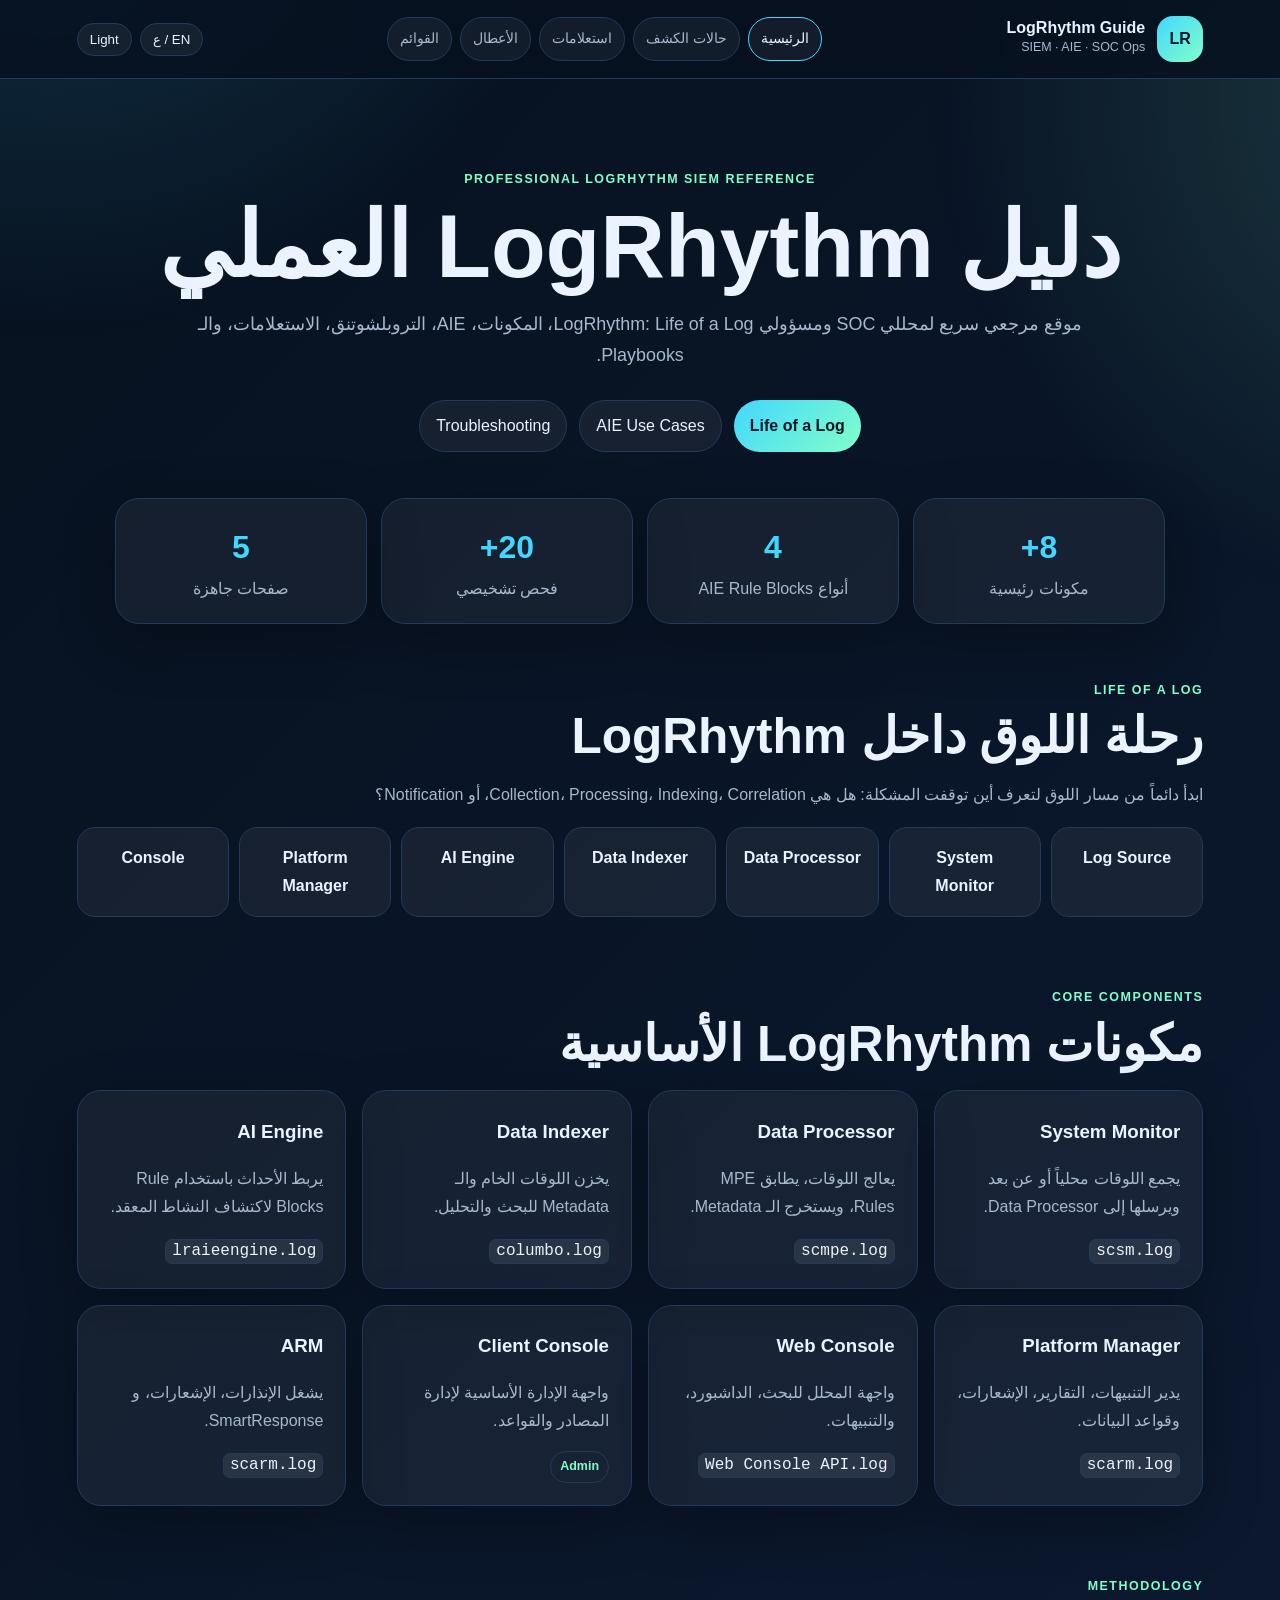
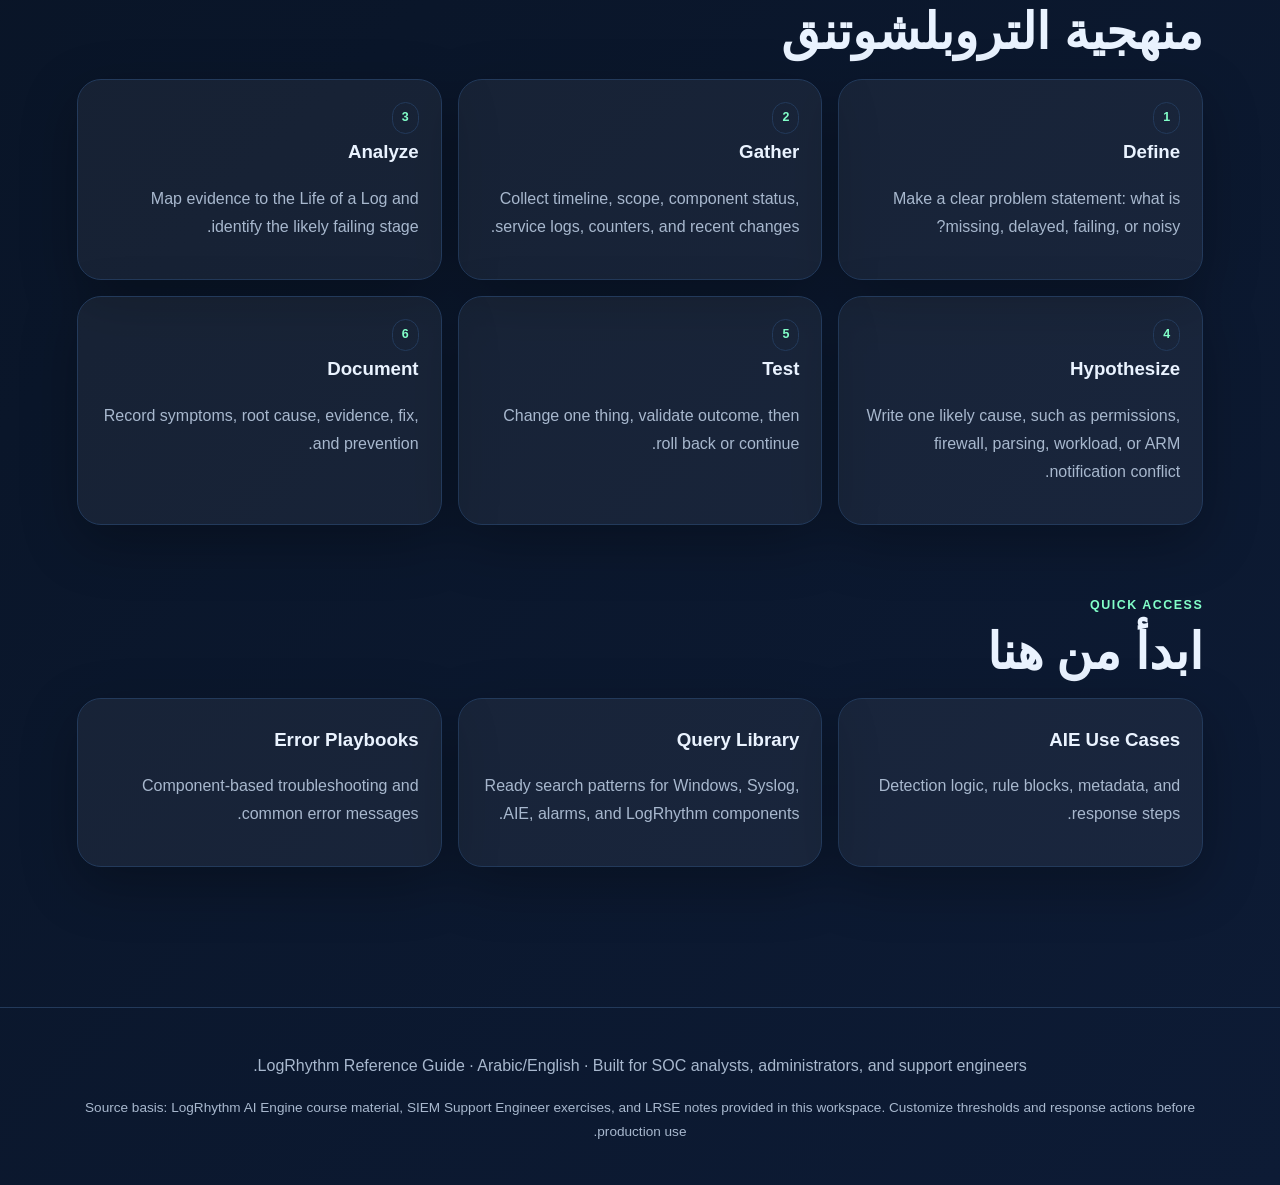
==== index.html @ 8db15de5 "Add files via upload" ====
<!doctype html>
<html lang="ar" dir="rtl">
<head>
<meta charset="utf-8" />
<meta name="viewport" content="width=device-width,initial-scale=1" />
<title>LogRhythm Reference Guide | دليل LogRhythm</title>
<meta name="description" content="Bilingual Arabic/English LogRhythm SIEM reference guide for SOC, AIE, troubleshooting, and support." />
<link rel="stylesheet" href="style.css" />
</head>
<body>

<header class="topbar">
  <a class="brand" href="index.html">
    <span class="brand-mark">LR</span>
    <span><strong>LogRhythm Guide</strong><small>SIEM · AIE · SOC Ops</small></span>
  </a>
  <nav class="nav"><a class="active" href="index.html"><span class="ar">الرئيسية</span><span class="en">Home</span></a><a class="" href="use-cases.html"><span class="ar">حالات الكشف</span><span class="en">Use Cases</span></a><a class="" href="queries.html"><span class="ar">استعلامات</span><span class="en">Queries</span></a><a class="" href="troubleshooting.html"><span class="ar">الأعطال</span><span class="en">Troubleshooting</span></a><a class="" href="checklists.html"><span class="ar">القوائم</span><span class="en">Checklists</span></a></nav>
  <div class="actions"><button id="langToggle" class="btn">EN / ع</button><button id="themeToggle" class="btn">Light</button></div>
</header>

<section class="hero">
  <p class="eyebrow">Professional LogRhythm SIEM Reference</p>
  <h1><span class="ar">دليل LogRhythm العملي</span><span class="en">Practical LogRhythm Guide</span></h1>
  <p class="subtitle"><span class="ar">موقع مرجعي سريع لمحللي SOC ومسؤولي LogRhythm: Life of a Log، المكونات، AIE، التروبلشوتنق، الاستعلامات، والـ Playbooks.</span><span class="en">A fast reference for SOC analysts and LogRhythm administrators: Life of a Log, components, AIE, troubleshooting, queries, and playbooks.</span></p>
  <div class="hero-buttons">
    <a href="#life" class="primary">Life of a Log</a>
    <a href="use-cases.html" class="secondary">AIE Use Cases</a>
    <a href="troubleshooting.html" class="secondary">Troubleshooting</a>
  </div>
  <div class="stats">
    <article class="stat"><strong>8+</strong><span class="ar">مكونات رئيسية</span><span class="en">Core Components</span></article>
    <article class="stat"><strong>4</strong><span class="ar">أنواع AIE Rule Blocks</span><span class="en">AIE Rule Block Types</span></article>
    <article class="stat"><strong>20+</strong><span class="ar">فحص تشخيصي</span><span class="en">Health Checks</span></article>
    <article class="stat"><strong>5</strong><span class="ar">صفحات جاهزة</span><span class="en">Ready Pages</span></article>
  </div>
</section>
<main>
<section id="life" class="section">
  <div class="section-head">
    <p class="kicker">Life of a Log</p>
    <h2><span class="ar">رحلة اللوق داخل LogRhythm</span><span class="en">LogRhythm Data Flow</span></h2>
    <p><span class="ar">ابدأ دائماً من مسار اللوق لتعرف أين توقفت المشكلة: هل هي Collection، Processing، Indexing، Correlation، أو Notification؟</span><span class="en">Always start with the log path to determine where the issue stops: collection, processing, indexing, correlation, or notification.</span></p>
  </div>
  <div class="flow">
    <div>Log Source</div><div>System Monitor</div><div>Data Processor</div><div>Data Indexer</div><div>AI Engine</div><div>Platform Manager</div><div>Console</div>
  </div>
</section>

<section class="section">
  <div class="section-head">
    <p class="kicker">Core Components</p>
    <h2><span class="ar">مكونات LogRhythm الأساسية</span><span class="en">Core LogRhythm Components</span></h2>
  </div>
  <div class="grid cards-4">
    <article class="card"><h3>System Monitor</h3><p><span class="ar">يجمع اللوقات محلياً أو عن بعد ويرسلها إلى Data Processor.</span><span class="en">Collects local or remote logs and forwards them to the Data Processor.</span></p><code>scsm.log</code></article>
    <article class="card"><h3>Data Processor</h3><p><span class="ar">يعالج اللوقات، يطابق MPE Rules، ويستخرج الـ Metadata.</span><span class="en">Processes logs, matches MPE rules, and extracts metadata.</span></p><code>scmpe.log</code></article>
    <article class="card"><h3>Data Indexer</h3><p><span class="ar">يخزن اللوقات الخام والـ Metadata للبحث والتحليل.</span><span class="en">Stores raw logs and metadata for search and analytics.</span></p><code>columbo.log</code></article>
    <article class="card"><h3>AI Engine</h3><p><span class="ar">يربط الأحداث باستخدام Rule Blocks لاكتشاف النشاط المعقد.</span><span class="en">Correlates events with rule blocks to detect complex activity.</span></p><code>lraieengine.log</code></article>
    <article class="card"><h3>Platform Manager</h3><p><span class="ar">يدير التنبيهات، التقارير، الإشعارات، وقواعد البيانات.</span><span class="en">Manages alarms, reports, notifications, and databases.</span></p><code>scarm.log</code></article>
    <article class="card"><h3>Web Console</h3><p><span class="ar">واجهة المحلل للبحث، الداشبورد، والتنبيهات.</span><span class="en">Analyst interface for search, dashboards, and alarms.</span></p><code>Web Console API.log</code></article>
    <article class="card"><h3>Client Console</h3><p><span class="ar">واجهة الإدارة الأساسية لإدارة المصادر والقواعد.</span><span class="en">Primary administration interface for sources and rules.</span></p><span class="badge">Admin</span></article>
    <article class="card"><h3>ARM</h3><p><span class="ar">يشغل الإنذارات، الإشعارات، و SmartResponse.</span><span class="en">Triggers alarms, notifications, and SmartResponse actions.</span></p><code>scarm.log</code></article>
  </div>
</section>

<section class="section">
  <div class="section-head">
    <p class="kicker">Methodology</p>
    <h2><span class="ar">منهجية التروبلشوتنق</span><span class="en">Troubleshooting Methodology</span></h2>
  </div>
  <div class="grid cards-3">
    <article class="card"><span class="badge">1</span><h3>Define</h3><p>Make a clear problem statement: what is missing, delayed, failing, or noisy?</p></article>
    <article class="card"><span class="badge">2</span><h3>Gather</h3><p>Collect timeline, scope, component status, service logs, counters, and recent changes.</p></article>
    <article class="card"><span class="badge">3</span><h3>Analyze</h3><p>Map evidence to the Life of a Log and identify the likely failing stage.</p></article>
    <article class="card"><span class="badge">4</span><h3>Hypothesize</h3><p>Write one likely cause, such as permissions, firewall, parsing, workload, or ARM notification conflict.</p></article>
    <article class="card"><span class="badge">5</span><h3>Test</h3><p>Change one thing, validate outcome, then roll back or continue.</p></article>
    <article class="card"><span class="badge">6</span><h3>Document</h3><p>Record symptoms, root cause, evidence, fix, and prevention.</p></article>
  </div>
</section>

<section class="section">
  <div class="section-head">
    <p class="kicker">Quick Access</p>
    <h2><span class="ar">ابدأ من هنا</span><span class="en">Start Here</span></h2>
  </div>
  <div class="grid cards-3">
    <a class="card" href="use-cases.html"><h3>AIE Use Cases</h3><p>Detection logic, rule blocks, metadata, and response steps.</p></a>
    <a class="card" href="queries.html"><h3>Query Library</h3><p>Ready search patterns for Windows, Syslog, AIE, alarms, and LogRhythm components.</p></a>
    <a class="card" href="troubleshooting.html"><h3>Error Playbooks</h3><p>Component-based troubleshooting and common error messages.</p></a>
  </div>
</section>
</main>


<footer>
  <p>LogRhythm Reference Guide · Arabic/English · Built for SOC analysts, administrators, and support engineers.</p>
  <p class="tiny">Source basis: LogRhythm AI Engine course material, SIEM Support Engineer exercises, and LRSE notes provided in this workspace. Customize thresholds and response actions before production use.</p>
</footer>
<script src="script.js"></script>

</body>
</html>
---- style.css ----
:root{
  --bg:#07111f; --bg2:#0d1b35; --card:#101f38; --card2:#0c1930; --text:#eaf3ff; --muted:#a8b8ce;
  --line:#233a5b; --accent:#42d7ff; --accent2:#82ffc9; --warn:#ffcc66; --danger:#ff7d7d;
  --ok:#82ffc9; --shadow:0 18px 55px rgba(0,0,0,.28); --radius:24px;
}
:root.light{
  --bg:#f5f8fc; --bg2:#eaf1fa; --card:#fff; --card2:#f7fbff; --text:#182238; --muted:#5c6d84;
  --line:#d8e3f2; --accent:#0866ff; --accent2:#008c6a; --warn:#9b6500; --danger:#bc2f2f;
  --ok:#008c6a; --shadow:0 18px 50px rgba(24,47,79,.12);
}
*{box-sizing:border-box}
html{scroll-behavior:smooth}
body{margin:0;background:linear-gradient(135deg,var(--bg),var(--bg2));color:var(--text);font-family:Inter,Segoe UI,Tahoma,Arial,sans-serif;line-height:1.75}
body:before{content:"";position:fixed;inset:-30%;z-index:-1;background:radial-gradient(circle at 20% 0%,rgba(66,215,255,.22),transparent 28%),radial-gradient(circle at 90% 25%,rgba(130,255,201,.16),transparent 25%)}
a{color:inherit;text-decoration:none}
code,kbd{direction:ltr;unicode-bidi:embed;background:rgba(255,255,255,.08);border:1px solid var(--line);padding:.15rem .38rem;border-radius:.45rem;font-family:Consolas,Monaco,monospace}
pre{direction:ltr;text-align:left;overflow:auto;background:rgba(0,0,0,.22);border:1px solid var(--line);border-radius:18px;padding:16px}
.light pre{background:#f3f7fc}
.topbar{position:sticky;top:0;z-index:50;display:flex;justify-content:space-between;align-items:center;gap:20px;padding:16px 6vw;background:rgba(7,17,31,.82);backdrop-filter:blur(14px);border-bottom:1px solid var(--line)}
.light .topbar{background:rgba(245,248,252,.82)}
.brand{display:flex;gap:12px;align-items:center}
.brand-mark{display:grid;place-items:center;width:46px;height:46px;border-radius:16px;background:linear-gradient(135deg,var(--accent),var(--accent2));color:#001727;font-weight:900}
.brand strong{display:block;line-height:1.1}.brand small{display:block;color:var(--muted);font-size:.78rem}
.nav{display:flex;gap:8px;align-items:center;overflow:auto;max-width:56vw}
.nav a{white-space:nowrap;border:1px solid var(--line);background:rgba(255,255,255,.05);border-radius:999px;padding:8px 12px;font-size:.9rem;color:var(--muted)}
.nav a.active,.nav a:hover{color:var(--text);border-color:var(--accent)}
.actions{display:flex;gap:8px}
.btn{border:1px solid var(--line);background:rgba(255,255,255,.06);color:var(--text);border-radius:999px;padding:8px 12px;cursor:pointer}
.hero{padding:90px 6vw 56px;text-align:center}
.eyebrow,.kicker{color:var(--accent2);font-weight:850;text-transform:uppercase;letter-spacing:.12em;font-size:.78rem;margin:0 0 8px}
h1{font-size:clamp(2.5rem,7vw,6rem);line-height:1.05;margin:0 0 16px}
h2{font-size:clamp(1.7rem,4vw,3.1rem);line-height:1.12;margin:0 0 10px}
h3{margin:.15rem 0 .55rem}
.subtitle{max-width:900px;margin:0 auto 28px;color:var(--muted);font-size:1.12rem}
.hero-buttons,.inline-actions{display:flex;justify-content:center;flex-wrap:wrap;gap:12px}
.primary,.secondary{display:inline-flex;align-items:center;gap:8px;border:1px solid var(--line);border-radius:999px;padding:11px 16px}
.primary{background:linear-gradient(135deg,var(--accent),var(--accent2));color:#001727;font-weight:850;border:0}
.secondary{background:rgba(255,255,255,.06)}
.stats{display:grid;grid-template-columns:repeat(4,1fr);gap:14px;max-width:1050px;margin:46px auto 0}
.stat,.card,.table-wrap,.callout{border:1px solid var(--line);background:rgba(255,255,255,.055);border-radius:var(--radius);box-shadow:var(--shadow)}
.light .stat,.light .card,.light .table-wrap,.light .callout{background:rgba(255,255,255,.84)}
.stat{padding:20px;text-align:center}.stat strong{display:block;color:var(--accent);font-size:2rem}.stat span{color:var(--muted)}
main{padding:0 6vw 70px}.section{max-width:1180px;margin:0 auto 70px;scroll-margin-top:96px}.section-head{margin-bottom:18px}.section-head p:last-child{color:var(--muted);max-width:930px}
.grid{display:grid;gap:16px}.cards-2{grid-template-columns:repeat(2,minmax(0,1fr))}.cards-3{grid-template-columns:repeat(3,minmax(0,1fr))}.cards-4{grid-template-columns:repeat(4,minmax(0,1fr))}
.card{padding:22px}.card p,.card li{color:var(--muted)}.card ul,.card ol{padding-inline-start:1.2rem;margin-bottom:0}.card .tagline{color:var(--accent2);font-weight:800}
.callout{padding:20px;border-inline-start:5px solid var(--accent)}
.callout.warn{border-inline-start-color:var(--warn)}.callout.danger{border-inline-start-color:var(--danger)}
.flow{display:grid;grid-template-columns:repeat(7,1fr);gap:10px;align-items:stretch}
.flow div{padding:16px;border:1px solid var(--line);background:rgba(255,255,255,.06);border-radius:18px;text-align:center;font-weight:750}
.filterbar,.searchbar{display:flex;gap:10px;flex-wrap:wrap;margin:0 0 18px}
.chip{border:1px solid var(--line);background:rgba(255,255,255,.06);color:var(--text);border-radius:999px;padding:8px 12px;cursor:pointer}
.chip.active{border-color:var(--accent);box-shadow:0 0 0 3px rgba(66,215,255,.12)}
.searchbar input{width:min(540px,100%);border:1px solid var(--line);border-radius:999px;background:rgba(255,255,255,.08);color:var(--text);padding:12px 16px}
table{width:100%;border-collapse:collapse}.table-wrap{overflow:auto}th,td{padding:14px 16px;border-bottom:1px solid var(--line);vertical-align:top}th{color:var(--accent2);text-align:inherit}td{color:var(--muted)}
.acc{width:100%;text-align:inherit;border:1px solid var(--line);background:rgba(255,255,255,.06);color:var(--text);padding:16px 18px;border-radius:16px;margin:8px 0;cursor:pointer;font-weight:850}
.panel{display:none;padding:4px 18px 18px;color:var(--muted)}.panel.open{display:block}
.en{display:none}html[lang="en"] .ar{display:none}html[lang="en"] .en{display:inline}html[lang="en"] blockquote.en{display:block}
html[lang="ar"] .ar{display:inline}html[lang="ar"] blockquote.ar{display:block}
.badge{display:inline-flex;align-items:center;border:1px solid var(--line);border-radius:999px;padding:4px 9px;color:var(--accent2);font-weight:800;font-size:.78rem;margin-inline-end:6px}
footer{border-top:1px solid var(--line);padding:28px 6vw;color:var(--muted);text-align:center}.tiny{font-size:.85rem}
@media(max-width:900px){.topbar{align-items:flex-start;flex-wrap:wrap}.nav{order:3;max-width:100%;width:100%}.stats,.cards-4{grid-template-columns:repeat(2,1fr)}.cards-3,.cards-2,.flow{grid-template-columns:1fr}.hero{text-align:start}.hero-buttons{justify-content:flex-start}}
@media(max-width:560px){.stats,.cards-4{grid-template-columns:1fr}.actions{width:100%;justify-content:flex-start}h1{font-size:2.45rem}}
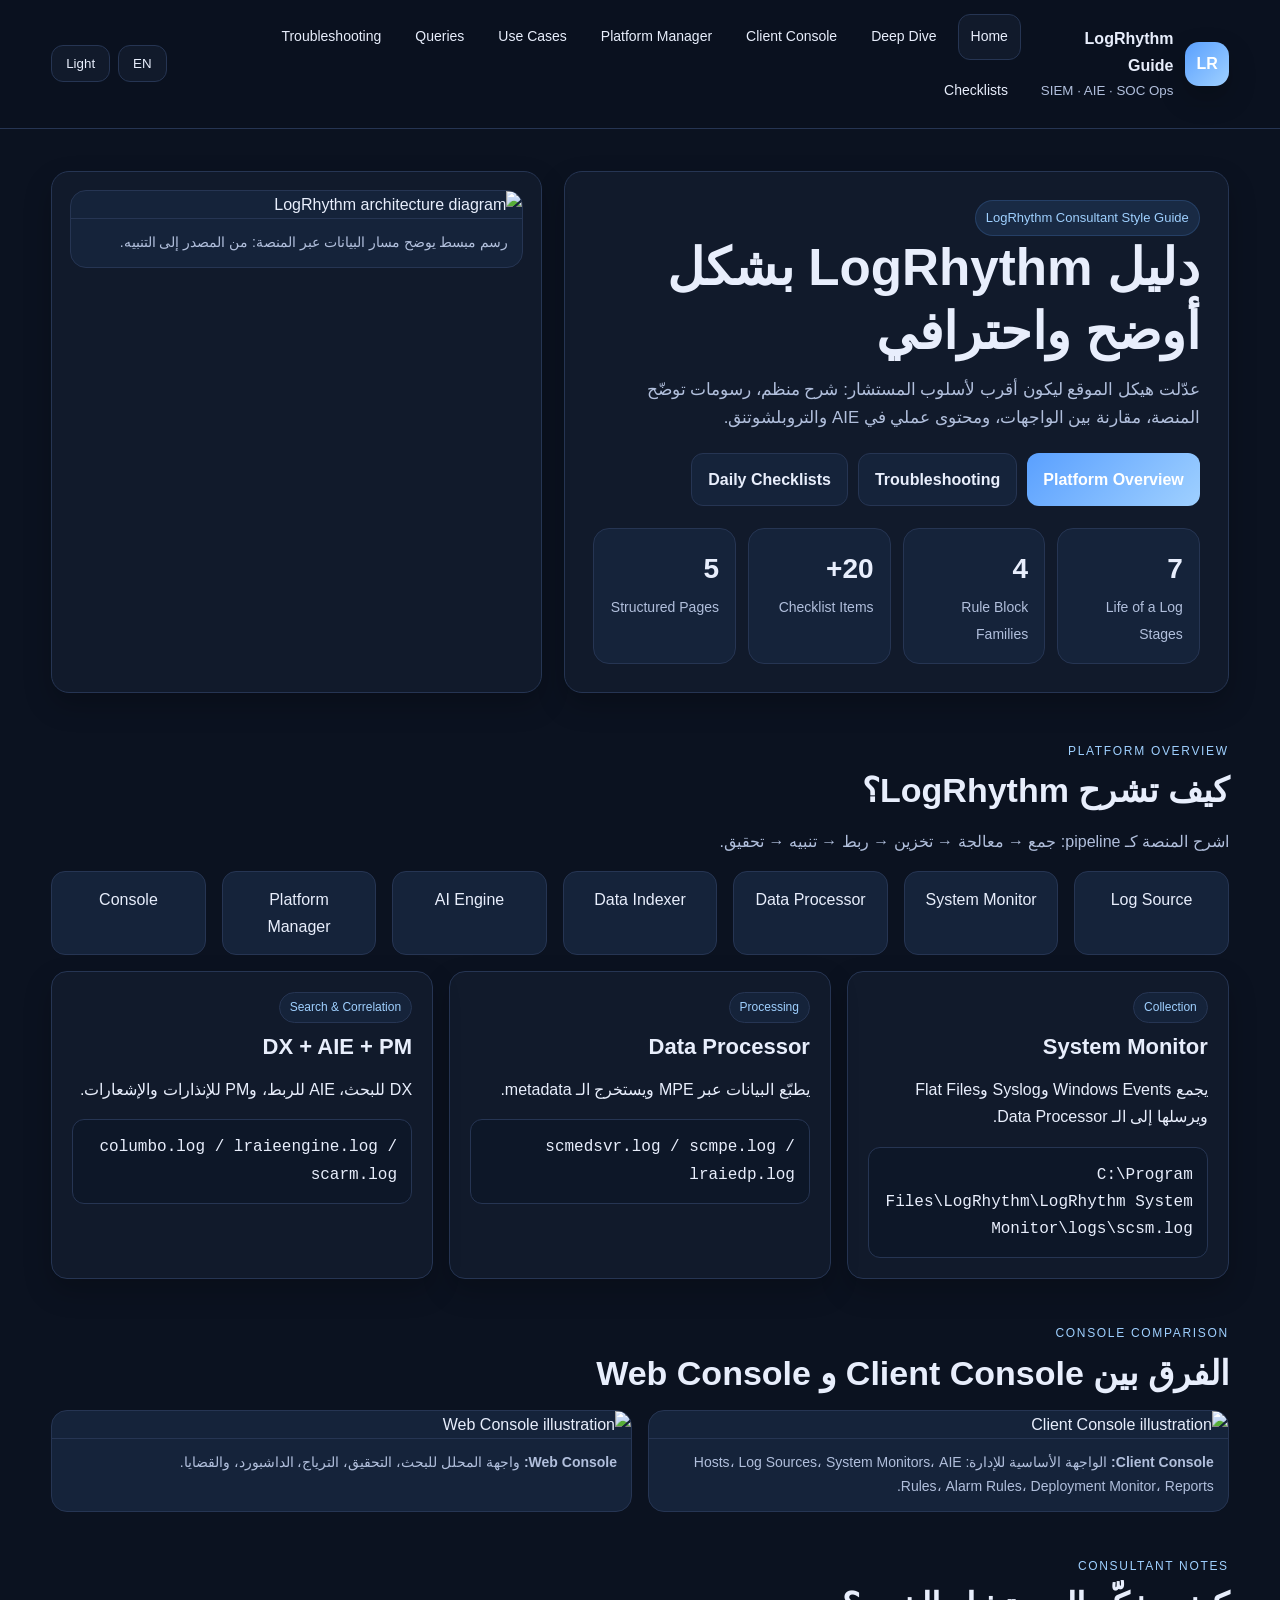
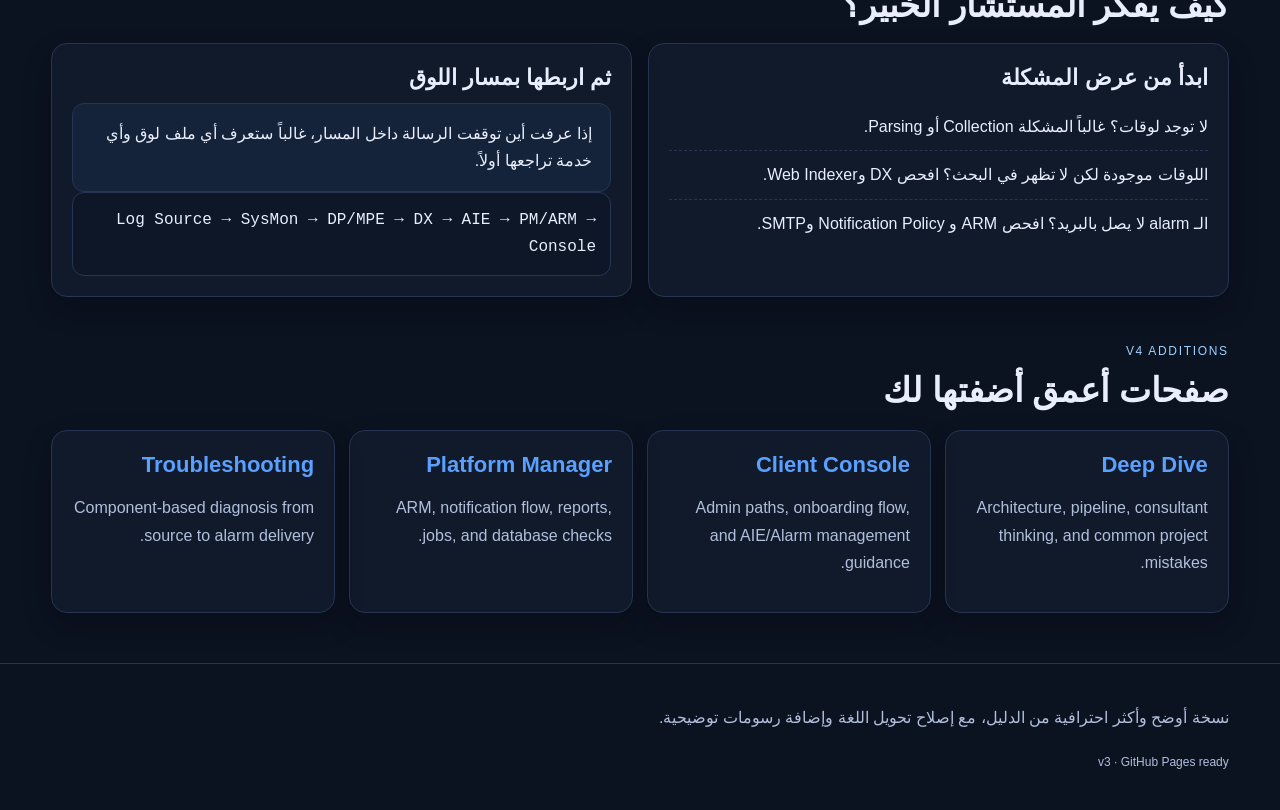
==== commit 278ed048: "Add files via upload" ====
--- a/index.html
+++ b/index.html
@@ -1,102 +1,34 @@
-<!doctype html>
-<html lang="ar" dir="rtl">
-<head>
-<meta charset="utf-8" />
-<meta name="viewport" content="width=device-width,initial-scale=1" />
-<title>LogRhythm Reference Guide | دليل LogRhythm</title>
-<meta name="description" content="Bilingual Arabic/English LogRhythm SIEM reference guide for SOC, AIE, troubleshooting, and support." />
-<link rel="stylesheet" href="style.css" />
-</head>
-<body>
+<!doctype html><html lang="ar" dir="rtl" data-lang="ar" data-theme="dark"><head><meta charset="utf-8"/><meta name="viewport" content="width=device-width,initial-scale=1"/><title>LogRhythm Reference Guide</title><meta name="description" content="Bilingual LogRhythm SIEM guide"/><link rel="stylesheet" href="style.css"/></head><body>
 
 <header class="topbar">
-  <a class="brand" href="index.html">
-    <span class="brand-mark">LR</span>
-    <span><strong>LogRhythm Guide</strong><small>SIEM · AIE · SOC Ops</small></span>
-  </a>
-  <nav class="nav"><a class="active" href="index.html"><span class="ar">الرئيسية</span><span class="en">Home</span></a><a class="" href="use-cases.html"><span class="ar">حالات الكشف</span><span class="en">Use Cases</span></a><a class="" href="queries.html"><span class="ar">استعلامات</span><span class="en">Queries</span></a><a class="" href="troubleshooting.html"><span class="ar">الأعطال</span><span class="en">Troubleshooting</span></a><a class="" href="checklists.html"><span class="ar">القوائم</span><span class="en">Checklists</span></a></nav>
-  <div class="actions"><button id="langToggle" class="btn">EN / ع</button><button id="themeToggle" class="btn">Light</button></div>
+  <div class="container wrap">
+    <a class="brand" href="index.html"><span class="brand-mark">LR</span><span><strong>LogRhythm Guide</strong><small>SIEM · AIE · SOC Ops</small></span></a>
+    <nav class="nav">
+      <a class="active" href="index.html">Home</a>
+      <a  href="deep-dive.html">Deep Dive</a>
+      <a  href="client-console.html">Client Console</a>
+      <a  href="platform-manager.html">Platform Manager</a>
+      <a  href="use-cases.html">Use Cases</a>
+      <a  href="queries.html">Queries</a>
+      <a  href="troubleshooting.html">Troubleshooting</a>
+      <a  href="checklists.html">Checklists</a>
+    </nav>
+    <div class="actions"><button id="langToggle" class="btn">EN</button><button id="themeToggle" class="btn">Light</button></div>
+  </div>
 </header>
 
-<section class="hero">
-  <p class="eyebrow">Professional LogRhythm SIEM Reference</p>
-  <h1><span class="ar">دليل LogRhythm العملي</span><span class="en">Practical LogRhythm Guide</span></h1>
-  <p class="subtitle"><span class="ar">موقع مرجعي سريع لمحللي SOC ومسؤولي LogRhythm: Life of a Log، المكونات، AIE، التروبلشوتنق، الاستعلامات، والـ Playbooks.</span><span class="en">A fast reference for SOC analysts and LogRhythm administrators: Life of a Log, components, AIE, troubleshooting, queries, and playbooks.</span></p>
-  <div class="hero-buttons">
-    <a href="#life" class="primary">Life of a Log</a>
-    <a href="use-cases.html" class="secondary">AIE Use Cases</a>
-    <a href="troubleshooting.html" class="secondary">Troubleshooting</a>
-  </div>
-  <div class="stats">
-    <article class="stat"><strong>8+</strong><span class="ar">مكونات رئيسية</span><span class="en">Core Components</span></article>
-    <article class="stat"><strong>4</strong><span class="ar">أنواع AIE Rule Blocks</span><span class="en">AIE Rule Block Types</span></article>
-    <article class="stat"><strong>20+</strong><span class="ar">فحص تشخيصي</span><span class="en">Health Checks</span></article>
-    <article class="stat"><strong>5</strong><span class="ar">صفحات جاهزة</span><span class="en">Ready Pages</span></article>
-  </div>
-</section>
-<main>
-<section id="life" class="section">
-  <div class="section-head">
-    <p class="kicker">Life of a Log</p>
-    <h2><span class="ar">رحلة اللوق داخل LogRhythm</span><span class="en">LogRhythm Data Flow</span></h2>
-    <p><span class="ar">ابدأ دائماً من مسار اللوق لتعرف أين توقفت المشكلة: هل هي Collection، Processing، Indexing، Correlation، أو Notification؟</span><span class="en">Always start with the log path to determine where the issue stops: collection, processing, indexing, correlation, or notification.</span></p>
-  </div>
-  <div class="flow">
-    <div>Log Source</div><div>System Monitor</div><div>Data Processor</div><div>Data Indexer</div><div>AI Engine</div><div>Platform Manager</div><div>Console</div>
-  </div>
-</section>
 
-<section class="section">
-  <div class="section-head">
-    <p class="kicker">Core Components</p>
-    <h2><span class="ar">مكونات LogRhythm الأساسية</span><span class="en">Core LogRhythm Components</span></h2>
-  </div>
-  <div class="grid cards-4">
-    <article class="card"><h3>System Monitor</h3><p><span class="ar">يجمع اللوقات محلياً أو عن بعد ويرسلها إلى Data Processor.</span><span class="en">Collects local or remote logs and forwards them to the Data Processor.</span></p><code>scsm.log</code></article>
-    <article class="card"><h3>Data Processor</h3><p><span class="ar">يعالج اللوقات، يطابق MPE Rules، ويستخرج الـ Metadata.</span><span class="en">Processes logs, matches MPE rules, and extracts metadata.</span></p><code>scmpe.log</code></article>
-    <article class="card"><h3>Data Indexer</h3><p><span class="ar">يخزن اللوقات الخام والـ Metadata للبحث والتحليل.</span><span class="en">Stores raw logs and metadata for search and analytics.</span></p><code>columbo.log</code></article>
-    <article class="card"><h3>AI Engine</h3><p><span class="ar">يربط الأحداث باستخدام Rule Blocks لاكتشاف النشاط المعقد.</span><span class="en">Correlates events with rule blocks to detect complex activity.</span></p><code>lraieengine.log</code></article>
-    <article class="card"><h3>Platform Manager</h3><p><span class="ar">يدير التنبيهات، التقارير، الإشعارات، وقواعد البيانات.</span><span class="en">Manages alarms, reports, notifications, and databases.</span></p><code>scarm.log</code></article>
-    <article class="card"><h3>Web Console</h3><p><span class="ar">واجهة المحلل للبحث، الداشبورد، والتنبيهات.</span><span class="en">Analyst interface for search, dashboards, and alarms.</span></p><code>Web Console API.log</code></article>
-    <article class="card"><h3>Client Console</h3><p><span class="ar">واجهة الإدارة الأساسية لإدارة المصادر والقواعد.</span><span class="en">Primary administration interface for sources and rules.</span></p><span class="badge">Admin</span></article>
-    <article class="card"><h3>ARM</h3><p><span class="ar">يشغل الإنذارات، الإشعارات، و SmartResponse.</span><span class="en">Triggers alarms, notifications, and SmartResponse actions.</span></p><code>scarm.log</code></article>
-  </div>
-</section>
+<section class="hero"><div class="container hero-grid"><div class="panel hero-copy"><span class="eyebrow">LogRhythm Consultant Style Guide</span><h1><span class="lang-ar lang-block">دليل LogRhythm بشكل أوضح واحترافي</span><span class="lang-en lang-block">A Clearer, More Professional LogRhythm Guide</span></h1><p class="lead"><span class="lang-ar lang-block">عدّلت هيكل الموقع ليكون أقرب لأسلوب المستشار: شرح منظم، رسومات توضّح المنصة، مقارنة بين الواجهات، ومحتوى عملي في AIE والتروبلشوتنق.</span><span class="lang-en lang-block">The structure has been refined to feel more like a consultant’s reference: organized explanations, platform visuals, interface comparisons, and practical AIE/troubleshooting content.</span></p><div class="hero-actions"><a class="primary" href="#platform">Platform Overview</a><a class="secondary" href="troubleshooting.html">Troubleshooting</a><a class="secondary" href="checklists.html">Daily Checklists</a></div><div class="stats"><div class="stat"><strong>7</strong><span>Life of a Log Stages</span></div><div class="stat"><strong>4</strong><span>Rule Block Families</span></div><div class="stat"><strong>20+</strong><span>Checklist Items</span></div><div class="stat"><strong>5</strong><span>Structured Pages</span></div></div></div><div class="panel hero-visual"><figure class="media"><img src="assets/architecture.svg" alt="LogRhythm architecture diagram"/><figcaption><span class="lang-ar lang-block">رسم مبسط يوضح مسار البيانات عبر المنصة: من المصدر إلى التنبيه.</span><span class="lang-en lang-block">A simplified platform view showing data flow from source to alert.</span></figcaption></figure></div></div></section>
+<main class="container">
+<section id="platform" class="section"><div class="section-head"><p class="kicker">Platform Overview</p><h2><span class="lang-ar lang-block">كيف تشرح LogRhythm؟</span><span class="lang-en lang-block">How do you explain LogRhythm?</span></h2><p class="muted"><span class="lang-ar lang-block">اشرح المنصة كـ pipeline: جمع → معالجة → تخزين → ربط → تنبيه → تحقيق.</span><span class="lang-en lang-block">Explain the platform as a pipeline: collect → process → store → correlate → alert → investigate.</span></p></div><div class="timeline"><div>Log Source</div><div>System Monitor</div><div>Data Processor</div><div>Data Indexer</div><div>AI Engine</div><div>Platform Manager</div><div>Console</div></div><div class="grid cols-3" style="margin-top:16px"><article class="card"><span class="badge">Collection</span><h3>System Monitor</h3><p><span class="lang-ar lang-block">يجمع Windows Events وSyslog وFlat Files ويرسلها إلى الـ Data Processor.</span><span class="lang-en lang-block">Collects Windows events, Syslog, and flat files, then sends them to the Data Processor.</span></p><pre>C:\Program Files\LogRhythm\LogRhythm System Monitor\logs\scsm.log</pre></article><article class="card"><span class="badge">Processing</span><h3>Data Processor</h3><p><span class="lang-ar lang-block">يطبّع البيانات عبر MPE ويستخرج الـ metadata.</span><span class="lang-en lang-block">Normalizes data via MPE and extracts metadata.</span></p><pre>scmedsvr.log / scmpe.log / lraiedp.log</pre></article><article class="card"><span class="badge">Search & Correlation</span><h3>DX + AIE + PM</h3><p><span class="lang-ar lang-block">DX للبحث، AIE للربط، وPM للإنذارات والإشعارات.</span><span class="lang-en lang-block">DX handles search, AIE performs correlation, and PM manages alarms and notifications.</span></p><pre>columbo.log / lraieengine.log / scarm.log</pre></article></div></section>
+<section class="section"><div class="section-head"><p class="kicker">Console Comparison</p><h2><span class="lang-ar lang-block">الفرق بين Client Console و Web Console</span><span class="lang-en lang-block">Client Console vs Web Console</span></h2></div><div class="compare"><figure class="media"><img src="assets/client-console.svg" alt="Client Console illustration"/><figcaption><span class="lang-ar lang-block"><strong>Client Console:</strong> الواجهة الأساسية للإدارة: Hosts، Log Sources، System Monitors، AIE Rules، Alarm Rules، Deployment Monitor، Reports.</span><span class="lang-en lang-block"><strong>Client Console:</strong> Primary admin interface for Hosts, Log Sources, System Monitors, AIE rules, Alarm rules, Deployment Monitor, and reports.</span></figcaption></figure><figure class="media"><img src="assets/web-console.svg" alt="Web Console illustration"/><figcaption><span class="lang-ar lang-block"><strong>Web Console:</strong> واجهة المحلل للبحث، التحقيق، الترياج، الداشبورد، والقضايا.</span><span class="lang-en lang-block"><strong>Web Console:</strong> Analyst interface for search, investigations, triage, dashboards, and cases.</span></figcaption></figure></div></section>
+<section class="section"><div class="section-head"><p class="kicker">Consultant Notes</p><h2><span class="lang-ar lang-block">كيف يفكّر المستشار الخبير؟</span><span class="lang-en lang-block">How does the consultant think?</span></h2></div><div class="grid cols-2"><div class="card"><h3><span class="lang-ar lang-block">ابدأ من عرض المشكلة</span><span class="lang-en lang-block">Start from the symptom</span></h3><ul class="clean"><li><span class="lang-ar lang-block">لا توجد لوقات؟ غالباً المشكلة Collection أو Parsing.</span><span class="lang-en lang-block">No logs? Usually a collection or parsing issue.</span></li><li><span class="lang-ar lang-block">اللوقات موجودة لكن لا تظهر في البحث؟ افحص DX وWeb Indexer.</span><span class="lang-en lang-block">Logs present but not searchable? Inspect DX and the Web Indexer.</span></li><li><span class="lang-ar lang-block">الـ alarm لا يصل بالبريد؟ افحص ARM و Notification Policy وSMTP.</span><span class="lang-en lang-block">Alarm email not arriving? Check ARM, Notification Policy, and SMTP.</span></li></ul></div><div class="card"><h3><span class="lang-ar lang-block">ثم اربطها بمسار اللوق</span><span class="lang-en lang-block">Then map it to the log path</span></h3><div class="callout"><span class="lang-ar lang-block">إذا عرفت أين توقفت الرسالة داخل المسار، غالباً ستعرف أي ملف لوق وأي خدمة تراجعها أولاً.</span><span class="lang-en lang-block">If you know where the message stopped in the pipeline, you usually know which log file and service to inspect first.</span></div><pre>Log Source → SysMon → DP/MPE → DX → AIE → PM/ARM → Console</pre></div></div></section>
+<section class="section"><div class="section-head"><p class="kicker">v4 Additions</p><h2><span class="lang-ar lang-block">صفحات أعمق أضفتها لك</span><span class="lang-en lang-block">Deeper pages added for you</span></h2></div><div class="deep-nav">
+<a class="card" href="deep-dive.html"><h3>Deep Dive</h3><p class="muted">Architecture, pipeline, consultant thinking, and common project mistakes.</p></a>
+<a class="card" href="client-console.html"><h3>Client Console</h3><p class="muted">Admin paths, onboarding flow, and AIE/Alarm management guidance.</p></a>
+<a class="card" href="platform-manager.html"><h3>Platform Manager</h3><p class="muted">ARM, notification flow, reports, jobs, and database checks.</p></a>
+<a class="card" href="troubleshooting.html"><h3>Troubleshooting</h3><p class="muted">Component-based diagnosis from source to alarm delivery.</p></a>
+</div></section>
 
-<section class="section">
-  <div class="section-head">
-    <p class="kicker">Methodology</p>
-    <h2><span class="ar">منهجية التروبلشوتنق</span><span class="en">Troubleshooting Methodology</span></h2>
-  </div>
-  <div class="grid cards-3">
-    <article class="card"><span class="badge">1</span><h3>Define</h3><p>Make a clear problem statement: what is missing, delayed, failing, or noisy?</p></article>
-    <article class="card"><span class="badge">2</span><h3>Gather</h3><p>Collect timeline, scope, component status, service logs, counters, and recent changes.</p></article>
-    <article class="card"><span class="badge">3</span><h3>Analyze</h3><p>Map evidence to the Life of a Log and identify the likely failing stage.</p></article>
-    <article class="card"><span class="badge">4</span><h3>Hypothesize</h3><p>Write one likely cause, such as permissions, firewall, parsing, workload, or ARM notification conflict.</p></article>
-    <article class="card"><span class="badge">5</span><h3>Test</h3><p>Change one thing, validate outcome, then roll back or continue.</p></article>
-    <article class="card"><span class="badge">6</span><h3>Document</h3><p>Record symptoms, root cause, evidence, fix, and prevention.</p></article>
-  </div>
-</section>
-
-<section class="section">
-  <div class="section-head">
-    <p class="kicker">Quick Access</p>
-    <h2><span class="ar">ابدأ من هنا</span><span class="en">Start Here</span></h2>
-  </div>
-  <div class="grid cards-3">
-    <a class="card" href="use-cases.html"><h3>AIE Use Cases</h3><p>Detection logic, rule blocks, metadata, and response steps.</p></a>
-    <a class="card" href="queries.html"><h3>Query Library</h3><p>Ready search patterns for Windows, Syslog, AIE, alarms, and LogRhythm components.</p></a>
-    <a class="card" href="troubleshooting.html"><h3>Error Playbooks</h3><p>Component-based troubleshooting and common error messages.</p></a>
-  </div>
-</section>
 </main>
-
-
-<footer>
-  <p>LogRhythm Reference Guide · Arabic/English · Built for SOC analysts, administrators, and support engineers.</p>
-  <p class="tiny">Source basis: LogRhythm AI Engine course material, SIEM Support Engineer exercises, and LRSE notes provided in this workspace. Customize thresholds and response actions before production use.</p>
-</footer>
-<script src="script.js"></script>
-
-</body>
-</html>+<footer><div class="container"><p class="lang-ar lang-block">نسخة أوضح وأكثر احترافية من الدليل، مع إصلاح تحويل اللغة وإضافة رسومات توضيحية.</p><p class="lang-en lang-block">A clearer, more professional version of the guide with fixed language switching and added visuals.</p><small class="tiny">v3 · GitHub Pages ready</small></div></footer><script src="script.js"></script></body></html>
--- a/style.css
+++ b/style.css
@@ -1,63 +1,47 @@
 
-:root{
-  --bg:#07111f; --bg2:#0d1b35; --card:#101f38; --card2:#0c1930; --text:#eaf3ff; --muted:#a8b8ce;
-  --line:#233a5b; --accent:#42d7ff; --accent2:#82ffc9; --warn:#ffcc66; --danger:#ff7d7d;
-  --ok:#82ffc9; --shadow:0 18px 55px rgba(0,0,0,.28); --radius:24px;
-}
-:root.light{
-  --bg:#f5f8fc; --bg2:#eaf1fa; --card:#fff; --card2:#f7fbff; --text:#182238; --muted:#5c6d84;
-  --line:#d8e3f2; --accent:#0866ff; --accent2:#008c6a; --warn:#9b6500; --danger:#bc2f2f;
-  --ok:#008c6a; --shadow:0 18px 50px rgba(24,47,79,.12);
-}
-*{box-sizing:border-box}
-html{scroll-behavior:smooth}
-body{margin:0;background:linear-gradient(135deg,var(--bg),var(--bg2));color:var(--text);font-family:Inter,Segoe UI,Tahoma,Arial,sans-serif;line-height:1.75}
-body:before{content:"";position:fixed;inset:-30%;z-index:-1;background:radial-gradient(circle at 20% 0%,rgba(66,215,255,.22),transparent 28%),radial-gradient(circle at 90% 25%,rgba(130,255,201,.16),transparent 25%)}
-a{color:inherit;text-decoration:none}
-code,kbd{direction:ltr;unicode-bidi:embed;background:rgba(255,255,255,.08);border:1px solid var(--line);padding:.15rem .38rem;border-radius:.45rem;font-family:Consolas,Monaco,monospace}
-pre{direction:ltr;text-align:left;overflow:auto;background:rgba(0,0,0,.22);border:1px solid var(--line);border-radius:18px;padding:16px}
-.light pre{background:#f3f7fc}
-.topbar{position:sticky;top:0;z-index:50;display:flex;justify-content:space-between;align-items:center;gap:20px;padding:16px 6vw;background:rgba(7,17,31,.82);backdrop-filter:blur(14px);border-bottom:1px solid var(--line)}
-.light .topbar{background:rgba(245,248,252,.82)}
-.brand{display:flex;gap:12px;align-items:center}
-.brand-mark{display:grid;place-items:center;width:46px;height:46px;border-radius:16px;background:linear-gradient(135deg,var(--accent),var(--accent2));color:#001727;font-weight:900}
-.brand strong{display:block;line-height:1.1}.brand small{display:block;color:var(--muted);font-size:.78rem}
-.nav{display:flex;gap:8px;align-items:center;overflow:auto;max-width:56vw}
-.nav a{white-space:nowrap;border:1px solid var(--line);background:rgba(255,255,255,.05);border-radius:999px;padding:8px 12px;font-size:.9rem;color:var(--muted)}
-.nav a.active,.nav a:hover{color:var(--text);border-color:var(--accent)}
-.actions{display:flex;gap:8px}
-.btn{border:1px solid var(--line);background:rgba(255,255,255,.06);color:var(--text);border-radius:999px;padding:8px 12px;cursor:pointer}
-.hero{padding:90px 6vw 56px;text-align:center}
-.eyebrow,.kicker{color:var(--accent2);font-weight:850;text-transform:uppercase;letter-spacing:.12em;font-size:.78rem;margin:0 0 8px}
-h1{font-size:clamp(2.5rem,7vw,6rem);line-height:1.05;margin:0 0 16px}
-h2{font-size:clamp(1.7rem,4vw,3.1rem);line-height:1.12;margin:0 0 10px}
-h3{margin:.15rem 0 .55rem}
-.subtitle{max-width:900px;margin:0 auto 28px;color:var(--muted);font-size:1.12rem}
-.hero-buttons,.inline-actions{display:flex;justify-content:center;flex-wrap:wrap;gap:12px}
-.primary,.secondary{display:inline-flex;align-items:center;gap:8px;border:1px solid var(--line);border-radius:999px;padding:11px 16px}
-.primary{background:linear-gradient(135deg,var(--accent),var(--accent2));color:#001727;font-weight:850;border:0}
-.secondary{background:rgba(255,255,255,.06)}
-.stats{display:grid;grid-template-columns:repeat(4,1fr);gap:14px;max-width:1050px;margin:46px auto 0}
-.stat,.card,.table-wrap,.callout{border:1px solid var(--line);background:rgba(255,255,255,.055);border-radius:var(--radius);box-shadow:var(--shadow)}
-.light .stat,.light .card,.light .table-wrap,.light .callout{background:rgba(255,255,255,.84)}
-.stat{padding:20px;text-align:center}.stat strong{display:block;color:var(--accent);font-size:2rem}.stat span{color:var(--muted)}
-main{padding:0 6vw 70px}.section{max-width:1180px;margin:0 auto 70px;scroll-margin-top:96px}.section-head{margin-bottom:18px}.section-head p:last-child{color:var(--muted);max-width:930px}
-.grid{display:grid;gap:16px}.cards-2{grid-template-columns:repeat(2,minmax(0,1fr))}.cards-3{grid-template-columns:repeat(3,minmax(0,1fr))}.cards-4{grid-template-columns:repeat(4,minmax(0,1fr))}
-.card{padding:22px}.card p,.card li{color:var(--muted)}.card ul,.card ol{padding-inline-start:1.2rem;margin-bottom:0}.card .tagline{color:var(--accent2);font-weight:800}
-.callout{padding:20px;border-inline-start:5px solid var(--accent)}
-.callout.warn{border-inline-start-color:var(--warn)}.callout.danger{border-inline-start-color:var(--danger)}
-.flow{display:grid;grid-template-columns:repeat(7,1fr);gap:10px;align-items:stretch}
-.flow div{padding:16px;border:1px solid var(--line);background:rgba(255,255,255,.06);border-radius:18px;text-align:center;font-weight:750}
-.filterbar,.searchbar{display:flex;gap:10px;flex-wrap:wrap;margin:0 0 18px}
-.chip{border:1px solid var(--line);background:rgba(255,255,255,.06);color:var(--text);border-radius:999px;padding:8px 12px;cursor:pointer}
-.chip.active{border-color:var(--accent);box-shadow:0 0 0 3px rgba(66,215,255,.12)}
-.searchbar input{width:min(540px,100%);border:1px solid var(--line);border-radius:999px;background:rgba(255,255,255,.08);color:var(--text);padding:12px 16px}
-table{width:100%;border-collapse:collapse}.table-wrap{overflow:auto}th,td{padding:14px 16px;border-bottom:1px solid var(--line);vertical-align:top}th{color:var(--accent2);text-align:inherit}td{color:var(--muted)}
-.acc{width:100%;text-align:inherit;border:1px solid var(--line);background:rgba(255,255,255,.06);color:var(--text);padding:16px 18px;border-radius:16px;margin:8px 0;cursor:pointer;font-weight:850}
-.panel{display:none;padding:4px 18px 18px;color:var(--muted)}.panel.open{display:block}
-.en{display:none}html[lang="en"] .ar{display:none}html[lang="en"] .en{display:inline}html[lang="en"] blockquote.en{display:block}
-html[lang="ar"] .ar{display:inline}html[lang="ar"] blockquote.ar{display:block}
-.badge{display:inline-flex;align-items:center;border:1px solid var(--line);border-radius:999px;padding:4px 9px;color:var(--accent2);font-weight:800;font-size:.78rem;margin-inline-end:6px}
-footer{border-top:1px solid var(--line);padding:28px 6vw;color:var(--muted);text-align:center}.tiny{font-size:.85rem}
-@media(max-width:900px){.topbar{align-items:flex-start;flex-wrap:wrap}.nav{order:3;max-width:100%;width:100%}.stats,.cards-4{grid-template-columns:repeat(2,1fr)}.cards-3,.cards-2,.flow{grid-template-columns:1fr}.hero{text-align:start}.hero-buttons{justify-content:flex-start}}
-@media(max-width:560px){.stats,.cards-4{grid-template-columns:1fr}.actions{width:100%;justify-content:flex-start}h1{font-size:2.45rem}}
+:root{--bg:#0b1220;--panel:#111a2b;--panel-2:#15233a;--text:#e8eefc;--muted:#b1bfdc;--line:#263553;--accent:#5aa0ff;--accent-2:#9fd0ff;--ok:#50c878;--shadow:0 12px 28px rgba(0,0,0,.22);--radius:18px;--code:#0d1728}
+html[data-theme="light"]{--bg:#f6f8fc;--panel:#fff;--panel-2:#f3f7ff;--text:#10203a;--muted:#53627d;--line:#d8e1f0;--accent:#2f6fe4;--accent-2:#7bb5ff;--shadow:0 12px 28px rgba(29,49,89,.08);--code:#eef4ff}
+*{box-sizing:border-box}html{scroll-behavior:smooth}body{margin:0;font-family:Inter,Segoe UI,Tahoma,Arial,sans-serif;background:var(--bg);color:var(--text);line-height:1.7}
+img{max-width:100%;display:block}a{color:var(--accent);text-decoration:none}.container{width:min(1180px,92vw);margin-inline:auto}
+.topbar{position:sticky;top:0;z-index:20;backdrop-filter:blur(12px);background:color-mix(in oklab,var(--bg) 84%,transparent);border-bottom:1px solid var(--line)}
+.topbar .wrap{display:flex;align-items:center;justify-content:space-between;gap:16px;padding:14px 0}
+.brand{display:flex;align-items:center;gap:12px;color:var(--text)}.brand-mark{width:44px;height:44px;border-radius:14px;background:linear-gradient(135deg,var(--accent),var(--accent-2));color:#fff;display:grid;place-items:center;font-weight:800;box-shadow:var(--shadow)}
+.brand small{display:block;color:var(--muted)}.nav{display:flex;flex-wrap:wrap;gap:8px}.nav a{color:var(--text);padding:10px 12px;border-radius:12px;border:1px solid transparent;font-size:14px}.nav a.active,.nav a:hover{background:var(--panel);border-color:var(--line)}
+.actions{display:flex;gap:8px}.btn{border:1px solid var(--line);background:var(--panel);color:var(--text);border-radius:12px;padding:10px 14px;cursor:pointer}
+.hero{padding:42px 0 26px}.hero-grid{display:grid;grid-template-columns:1.15fr .85fr;gap:22px}.panel{background:var(--panel);border:1px solid var(--line);border-radius:var(--radius);box-shadow:var(--shadow)}
+.hero-copy{padding:28px}.eyebrow{display:inline-flex;background:rgba(90,160,255,.12);color:var(--accent-2);padding:6px 10px;border-radius:999px;font-size:13px;border:1px solid rgba(90,160,255,.18)}
+h1,h2,h3{line-height:1.25;margin:0 0 12px}h1{font-size:clamp(28px,4vw,52px)}h2{font-size:clamp(23px,3vw,34px)}h3{font-size:clamp(18px,2vw,22px)}.lead{font-size:1.05rem;color:var(--muted);margin:0 0 20px}
+.hero-actions{display:flex;flex-wrap:wrap;gap:10px;margin:18px 0 22px}.primary,.secondary{display:inline-flex;align-items:center;padding:12px 16px;border-radius:12px;font-weight:700}.primary{background:linear-gradient(135deg,var(--accent),var(--accent-2));color:#fff}.secondary{background:var(--panel-2);color:var(--text);border:1px solid var(--line)}
+.stats{display:grid;grid-template-columns:repeat(4,1fr);gap:12px}.stat{padding:16px;border-radius:16px;background:var(--panel-2);border:1px solid var(--line)}.stat strong{display:block;font-size:28px}.stat span{color:var(--muted);font-size:14px}
+.hero-visual{padding:18px}.section{padding:22px 0}.section-head{margin-bottom:16px}.kicker{text-transform:uppercase;letter-spacing:.14em;font-size:12px;color:var(--accent-2);margin:0 0 8px}
+.grid{display:grid;gap:16px}.cols-2{grid-template-columns:1fr 1fr}.cols-3{grid-template-columns:repeat(3,1fr)}
+.card{padding:20px;border-radius:16px;border:1px solid var(--line);background:var(--panel);box-shadow:var(--shadow)}.badge{display:inline-block;padding:4px 10px;font-size:12px;border-radius:999px;background:var(--panel-2);border:1px solid var(--line);color:var(--accent-2);margin-bottom:10px}.muted{color:var(--muted)}
+pre,code{font-family:ui-monospace,SFMono-Regular,Menlo,Consolas,monospace}pre{margin:0;background:var(--code);padding:14px;border-radius:12px;border:1px solid var(--line);overflow:auto;color:var(--text);white-space:pre-wrap}
+ul.clean{list-style:none;padding:0;margin:0}ul.clean li{padding:10px 0;border-bottom:1px dashed var(--line)}ul.clean li:last-child{border-bottom:0}figure.media{margin:0;overflow:hidden;border-radius:16px;border:1px solid var(--line);background:var(--panel-2)}figure.media figcaption{padding:12px 14px;color:var(--muted);font-size:14px;border-top:1px solid var(--line)}
+.compare,.timeline{display:grid;gap:16px}.compare{grid-template-columns:1fr 1fr}.timeline{grid-template-columns:repeat(7,1fr)}.timeline>div{padding:14px;text-align:center;border-radius:14px;background:var(--panel-2);border:1px solid var(--line)}
+.callout{padding:16px 18px;border-inline-start:4px solid var(--accent);border-radius:12px;background:var(--panel-2);border:1px solid var(--line)}
+table{width:100%;border-collapse:collapse;background:var(--panel);border:1px solid var(--line);border-radius:14px}th,td{padding:12px 14px;border-bottom:1px solid var(--line);vertical-align:top;text-align:start}thead th{background:var(--panel-2)}tr:last-child td{border-bottom:0}
+footer{margin-top:28px;border-top:1px solid var(--line);color:var(--muted)}footer .container{padding:24px 0 36px}.tiny{font-size:12px}
+.check-grid{display:grid;gap:14px}.check-item{display:flex;gap:12px;align-items:flex-start;padding:14px;border:1px solid var(--line);border-radius:14px;background:var(--panel)}.tick{flex:0 0 24px;height:24px;border-radius:8px;border:1px solid var(--line);background:var(--panel-2);display:grid;place-items:center;color:var(--ok);font-weight:800}
+.tabs{display:flex;flex-wrap:wrap;gap:8px;margin-bottom:14px}.tab-btn{padding:10px 12px;border-radius:12px;border:1px solid var(--line);background:var(--panel);color:var(--text);cursor:pointer}.tab-btn.active{background:var(--panel-2)}.tab-panel{display:none}.tab-panel.active{display:block}
+.lang-block{display:none}html[data-lang="ar"] .lang-ar{display:block}html[data-lang="en"] .lang-en{display:block}
+html[data-lang="ar"]{direction:rtl}html[data-lang="en"]{direction:ltr}
+@media (max-width:980px){.hero-grid,.cols-2,.cols-3,.compare{grid-template-columns:1fr 1fr}.stats{grid-template-columns:1fr 1fr}.timeline{grid-template-columns:1fr 1fr}}
+@media (max-width:720px){.topbar .wrap{flex-direction:column;align-items:stretch}.nav,.actions{justify-content:center}.hero-grid,.cols-2,.cols-3,.compare,.stats,.timeline{grid-template-columns:1fr}.hero-copy{padding:22px}}
+
+/* v4 additions */
+.deep-nav{display:grid;grid-template-columns:repeat(4,1fr);gap:14px;margin-top:18px}
+.diagram-card{padding:0;overflow:hidden}
+.diagram-card .body{padding:18px}
+.stepper{counter-reset:step;display:grid;gap:12px}
+.step{position:relative;padding:16px 16px 16px 64px;border:1px solid var(--line);border-radius:14px;background:var(--panel)}
+html[data-lang="ar"] .step{padding:16px 64px 16px 16px}
+.step:before{counter-increment:step;content:counter(step);position:absolute;left:18px;top:16px;width:32px;height:32px;border-radius:10px;background:linear-gradient(135deg,var(--accent),var(--accent-2));color:#fff;display:grid;place-items:center;font-weight:800}
+html[data-lang="ar"] .step:before{left:auto;right:18px}
+.kbd{display:inline-block;padding:2px 8px;border:1px solid var(--line);border-radius:8px;background:var(--panel-2);font-family:ui-monospace,SFMono-Regular,Menlo,Consolas,monospace;font-size:.9em}
+.risk-low{color:var(--ok)}.risk-med{color:var(--warn)}.risk-high{color:var(--danger)}
+.playbook{border-inline-start:5px solid var(--accent)}
+.matrix{display:grid;grid-template-columns:1fr 1fr 1fr;gap:12px}
+.matrix .cell{padding:14px;border-radius:14px;border:1px solid var(--line);background:var(--panel)}
+@media (max-width:980px){.deep-nav,.matrix{grid-template-columns:1fr 1fr}}
+@media (max-width:720px){.deep-nav,.matrix{grid-template-columns:1fr}}
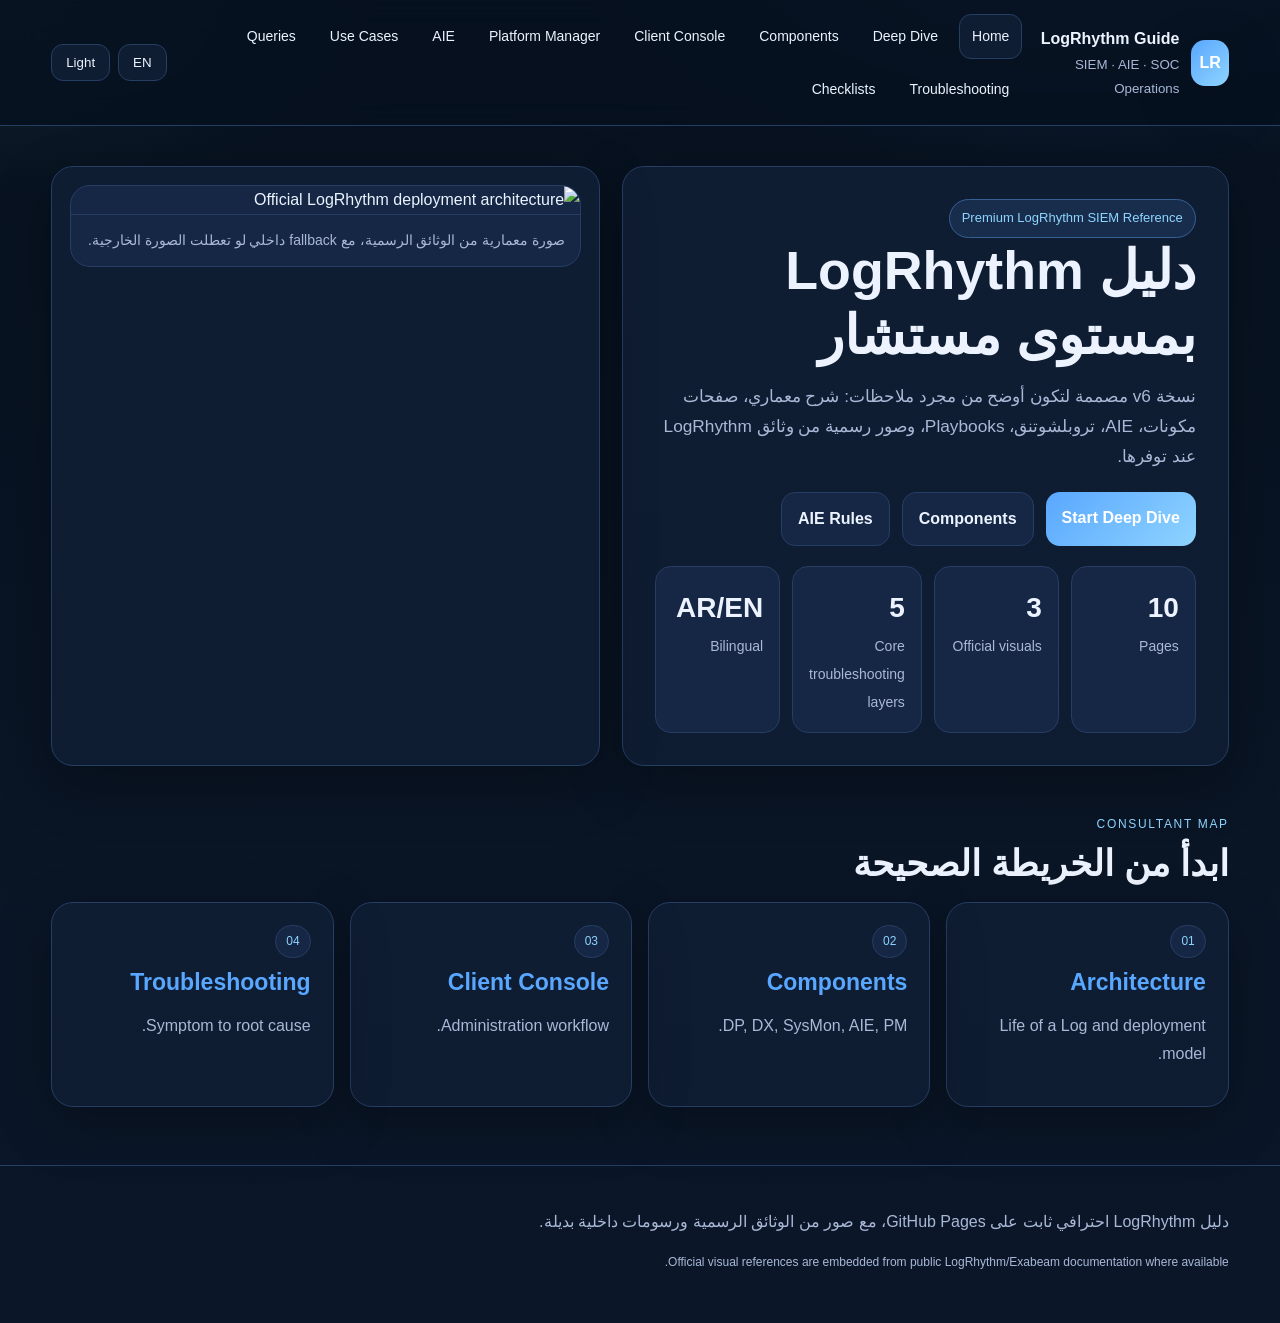
==== commit 3ea9a2d7: "Add files via upload" ====
--- a/index.html
+++ b/index.html
@@ -1,34 +1,4 @@
-<!doctype html><html lang="ar" dir="rtl" data-lang="ar" data-theme="dark"><head><meta charset="utf-8"/><meta name="viewport" content="width=device-width,initial-scale=1"/><title>LogRhythm Reference Guide</title><meta name="description" content="Bilingual LogRhythm SIEM guide"/><link rel="stylesheet" href="style.css"/></head><body>
-
-<header class="topbar">
-  <div class="container wrap">
-    <a class="brand" href="index.html"><span class="brand-mark">LR</span><span><strong>LogRhythm Guide</strong><small>SIEM · AIE · SOC Ops</small></span></a>
-    <nav class="nav">
-      <a class="active" href="index.html">Home</a>
-      <a  href="deep-dive.html">Deep Dive</a>
-      <a  href="client-console.html">Client Console</a>
-      <a  href="platform-manager.html">Platform Manager</a>
-      <a  href="use-cases.html">Use Cases</a>
-      <a  href="queries.html">Queries</a>
-      <a  href="troubleshooting.html">Troubleshooting</a>
-      <a  href="checklists.html">Checklists</a>
-    </nav>
-    <div class="actions"><button id="langToggle" class="btn">EN</button><button id="themeToggle" class="btn">Light</button></div>
-  </div>
-</header>
-
-
-<section class="hero"><div class="container hero-grid"><div class="panel hero-copy"><span class="eyebrow">LogRhythm Consultant Style Guide</span><h1><span class="lang-ar lang-block">دليل LogRhythm بشكل أوضح واحترافي</span><span class="lang-en lang-block">A Clearer, More Professional LogRhythm Guide</span></h1><p class="lead"><span class="lang-ar lang-block">عدّلت هيكل الموقع ليكون أقرب لأسلوب المستشار: شرح منظم، رسومات توضّح المنصة، مقارنة بين الواجهات، ومحتوى عملي في AIE والتروبلشوتنق.</span><span class="lang-en lang-block">The structure has been refined to feel more like a consultant’s reference: organized explanations, platform visuals, interface comparisons, and practical AIE/troubleshooting content.</span></p><div class="hero-actions"><a class="primary" href="#platform">Platform Overview</a><a class="secondary" href="troubleshooting.html">Troubleshooting</a><a class="secondary" href="checklists.html">Daily Checklists</a></div><div class="stats"><div class="stat"><strong>7</strong><span>Life of a Log Stages</span></div><div class="stat"><strong>4</strong><span>Rule Block Families</span></div><div class="stat"><strong>20+</strong><span>Checklist Items</span></div><div class="stat"><strong>5</strong><span>Structured Pages</span></div></div></div><div class="panel hero-visual"><figure class="media"><img src="assets/architecture.svg" alt="LogRhythm architecture diagram"/><figcaption><span class="lang-ar lang-block">رسم مبسط يوضح مسار البيانات عبر المنصة: من المصدر إلى التنبيه.</span><span class="lang-en lang-block">A simplified platform view showing data flow from source to alert.</span></figcaption></figure></div></div></section>
-<main class="container">
-<section id="platform" class="section"><div class="section-head"><p class="kicker">Platform Overview</p><h2><span class="lang-ar lang-block">كيف تشرح LogRhythm؟</span><span class="lang-en lang-block">How do you explain LogRhythm?</span></h2><p class="muted"><span class="lang-ar lang-block">اشرح المنصة كـ pipeline: جمع → معالجة → تخزين → ربط → تنبيه → تحقيق.</span><span class="lang-en lang-block">Explain the platform as a pipeline: collect → process → store → correlate → alert → investigate.</span></p></div><div class="timeline"><div>Log Source</div><div>System Monitor</div><div>Data Processor</div><div>Data Indexer</div><div>AI Engine</div><div>Platform Manager</div><div>Console</div></div><div class="grid cols-3" style="margin-top:16px"><article class="card"><span class="badge">Collection</span><h3>System Monitor</h3><p><span class="lang-ar lang-block">يجمع Windows Events وSyslog وFlat Files ويرسلها إلى الـ Data Processor.</span><span class="lang-en lang-block">Collects Windows events, Syslog, and flat files, then sends them to the Data Processor.</span></p><pre>C:\Program Files\LogRhythm\LogRhythm System Monitor\logs\scsm.log</pre></article><article class="card"><span class="badge">Processing</span><h3>Data Processor</h3><p><span class="lang-ar lang-block">يطبّع البيانات عبر MPE ويستخرج الـ metadata.</span><span class="lang-en lang-block">Normalizes data via MPE and extracts metadata.</span></p><pre>scmedsvr.log / scmpe.log / lraiedp.log</pre></article><article class="card"><span class="badge">Search & Correlation</span><h3>DX + AIE + PM</h3><p><span class="lang-ar lang-block">DX للبحث، AIE للربط، وPM للإنذارات والإشعارات.</span><span class="lang-en lang-block">DX handles search, AIE performs correlation, and PM manages alarms and notifications.</span></p><pre>columbo.log / lraieengine.log / scarm.log</pre></article></div></section>
-<section class="section"><div class="section-head"><p class="kicker">Console Comparison</p><h2><span class="lang-ar lang-block">الفرق بين Client Console و Web Console</span><span class="lang-en lang-block">Client Console vs Web Console</span></h2></div><div class="compare"><figure class="media"><img src="assets/client-console.svg" alt="Client Console illustration"/><figcaption><span class="lang-ar lang-block"><strong>Client Console:</strong> الواجهة الأساسية للإدارة: Hosts، Log Sources، System Monitors، AIE Rules، Alarm Rules، Deployment Monitor، Reports.</span><span class="lang-en lang-block"><strong>Client Console:</strong> Primary admin interface for Hosts, Log Sources, System Monitors, AIE rules, Alarm rules, Deployment Monitor, and reports.</span></figcaption></figure><figure class="media"><img src="assets/web-console.svg" alt="Web Console illustration"/><figcaption><span class="lang-ar lang-block"><strong>Web Console:</strong> واجهة المحلل للبحث، التحقيق، الترياج، الداشبورد، والقضايا.</span><span class="lang-en lang-block"><strong>Web Console:</strong> Analyst interface for search, investigations, triage, dashboards, and cases.</span></figcaption></figure></div></section>
-<section class="section"><div class="section-head"><p class="kicker">Consultant Notes</p><h2><span class="lang-ar lang-block">كيف يفكّر المستشار الخبير؟</span><span class="lang-en lang-block">How does the consultant think?</span></h2></div><div class="grid cols-2"><div class="card"><h3><span class="lang-ar lang-block">ابدأ من عرض المشكلة</span><span class="lang-en lang-block">Start from the symptom</span></h3><ul class="clean"><li><span class="lang-ar lang-block">لا توجد لوقات؟ غالباً المشكلة Collection أو Parsing.</span><span class="lang-en lang-block">No logs? Usually a collection or parsing issue.</span></li><li><span class="lang-ar lang-block">اللوقات موجودة لكن لا تظهر في البحث؟ افحص DX وWeb Indexer.</span><span class="lang-en lang-block">Logs present but not searchable? Inspect DX and the Web Indexer.</span></li><li><span class="lang-ar lang-block">الـ alarm لا يصل بالبريد؟ افحص ARM و Notification Policy وSMTP.</span><span class="lang-en lang-block">Alarm email not arriving? Check ARM, Notification Policy, and SMTP.</span></li></ul></div><div class="card"><h3><span class="lang-ar lang-block">ثم اربطها بمسار اللوق</span><span class="lang-en lang-block">Then map it to the log path</span></h3><div class="callout"><span class="lang-ar lang-block">إذا عرفت أين توقفت الرسالة داخل المسار، غالباً ستعرف أي ملف لوق وأي خدمة تراجعها أولاً.</span><span class="lang-en lang-block">If you know where the message stopped in the pipeline, you usually know which log file and service to inspect first.</span></div><pre>Log Source → SysMon → DP/MPE → DX → AIE → PM/ARM → Console</pre></div></div></section>
-<section class="section"><div class="section-head"><p class="kicker">v4 Additions</p><h2><span class="lang-ar lang-block">صفحات أعمق أضفتها لك</span><span class="lang-en lang-block">Deeper pages added for you</span></h2></div><div class="deep-nav">
-<a class="card" href="deep-dive.html"><h3>Deep Dive</h3><p class="muted">Architecture, pipeline, consultant thinking, and common project mistakes.</p></a>
-<a class="card" href="client-console.html"><h3>Client Console</h3><p class="muted">Admin paths, onboarding flow, and AIE/Alarm management guidance.</p></a>
-<a class="card" href="platform-manager.html"><h3>Platform Manager</h3><p class="muted">ARM, notification flow, reports, jobs, and database checks.</p></a>
-<a class="card" href="troubleshooting.html"><h3>Troubleshooting</h3><p class="muted">Component-based diagnosis from source to alarm delivery.</p></a>
-</div></section>
-
-</main>
-<footer><div class="container"><p class="lang-ar lang-block">نسخة أوضح وأكثر احترافية من الدليل، مع إصلاح تحويل اللغة وإضافة رسومات توضيحية.</p><p class="lang-en lang-block">A clearer, more professional version of the guide with fixed language switching and added visuals.</p><small class="tiny">v3 · GitHub Pages ready</small></div></footer><script src="script.js"></script></body></html>+<!doctype html><html lang="ar" dir="rtl" data-lang="ar" data-theme="dark"><head><meta charset="utf-8"/><meta name="viewport" content="width=device-width,initial-scale=1"/><title>LogRhythm Guide v6</title><meta name="description" content="Professional bilingual LogRhythm SIEM reference guide"/><link rel="stylesheet" href="style.css"/></head><body><header class="topbar"><div class="container wrap"><a class="brand" href="index.html"><span class="logo">LR</span><span><strong>LogRhythm Guide</strong><small>SIEM · AIE · SOC Operations</small></span></a><nav class="nav"><a href="index.html" class="active">Home</a><a href="deep-dive.html" class="">Deep Dive</a><a href="components.html" class="">Components</a><a href="client-console.html" class="">Client Console</a><a href="platform-manager.html" class="">Platform Manager</a><a href="aie.html" class="">AIE</a><a href="use-cases.html" class="">Use Cases</a><a href="queries.html" class="">Queries</a><a href="troubleshooting.html" class="">Troubleshooting</a><a href="checklists.html" class="">Checklists</a></nav><div class="actions"><button id="langToggle" class="btn">EN</button><button id="themeToggle" class="btn">Light</button></div></div></header>
+<section class="hero"><div class="container hero-grid"><div class="panel hero-copy"><span class="eyebrow">Premium LogRhythm SIEM Reference</span><h1><span class="lang-ar">دليل LogRhythm بمستوى مستشار</span><span class="lang-en">Consultant-grade LogRhythm Guide</span></h1><p class="lead"><span class="lang-ar">نسخة v6 مصممة لتكون أوضح من مجرد ملاحظات: شرح معماري، صفحات مكونات، AIE، تروبلشوتنق، Playbooks، وصور رسمية من وثائق LogRhythm عند توفرها.</span><span class="lang-en">v6 is built as a polished reference instead of simple notes: architecture, component pages, AIE, troubleshooting, playbooks, and official LogRhythm documentation visuals where available.</span></p><div class="hero-actions"><a class="primary" href="deep-dive.html">Start Deep Dive</a><a class="secondary" href="components.html">Components</a><a class="secondary" href="aie.html">AIE Rules</a></div><div class="stats"><div class="stat"><strong>10</strong><span>Pages</span></div><div class="stat"><strong>3</strong><span>Official visuals</span></div><div class="stat"><strong>5</strong><span>Core troubleshooting layers</span></div><div class="stat"><strong>AR/EN</strong><span>Bilingual</span></div></div></div><div class="panel visual-pad"><figure class="media"><img src="https://docs.logrhythm.com/__attachments/a_585f13bc4ac2b6c4a9bce669ae5ed366fa3a6b41fa66fe1857cc49db67e4fca3/LogRhythmDeploymentArchitecture.png?cb=ad49a66ac76cd62e0beac0bbc650c18c" data-fallback="assets/fallback-architecture.svg" alt="Official LogRhythm deployment architecture"/><figcaption><span class="lang-ar">صورة معمارية من الوثائق الرسمية، مع fallback داخلي لو تعطلت الصورة الخارجية.</span><span class="lang-en">Architecture visual from official documentation with an internal fallback if the external image is unavailable.</span></figcaption></figure></div></div></section>
+<main class="container"><section class="section"><div class="section-head"><p class="kicker">Consultant Map</p><h2><span class="lang-ar">ابدأ من الخريطة الصحيحة</span><span class="lang-en">Start from the correct map</span></h2></div><div class="grid cols-4"><a class="card" href="deep-dive.html"><span class="badge">01</span><h3>Architecture</h3><p class="muted">Life of a Log and deployment model.</p></a><a class="card" href="components.html"><span class="badge">02</span><h3>Components</h3><p class="muted">DP, DX, SysMon, AIE, PM.</p></a><a class="card" href="client-console.html"><span class="badge">03</span><h3>Client Console</h3><p class="muted">Administration workflow.</p></a><a class="card" href="troubleshooting.html"><span class="badge">04</span><h3>Troubleshooting</h3><p class="muted">Symptom to root cause.</p></a></div></section></main>
+<footer><div class="container"><p class="lang-ar">دليل LogRhythm احترافي ثابت على GitHub Pages، مع صور من الوثائق الرسمية ورسومات داخلية بديلة.</p><p class="lang-en">A professional LogRhythm guide for GitHub Pages, with official documentation visuals and internal fallback diagrams.</p><p style="font-size:12px">Official visual references are embedded from public LogRhythm/Exabeam documentation where available.</p></div></footer><script src="script.js"></script></body></html>
--- a/style.css
+++ b/style.css
@@ -1,47 +1,39 @@
 
-:root{--bg:#0b1220;--panel:#111a2b;--panel-2:#15233a;--text:#e8eefc;--muted:#b1bfdc;--line:#263553;--accent:#5aa0ff;--accent-2:#9fd0ff;--ok:#50c878;--shadow:0 12px 28px rgba(0,0,0,.22);--radius:18px;--code:#0d1728}
-html[data-theme="light"]{--bg:#f6f8fc;--panel:#fff;--panel-2:#f3f7ff;--text:#10203a;--muted:#53627d;--line:#d8e1f0;--accent:#2f6fe4;--accent-2:#7bb5ff;--shadow:0 12px 28px rgba(29,49,89,.08);--code:#eef4ff}
-*{box-sizing:border-box}html{scroll-behavior:smooth}body{margin:0;font-family:Inter,Segoe UI,Tahoma,Arial,sans-serif;background:var(--bg);color:var(--text);line-height:1.7}
-img{max-width:100%;display:block}a{color:var(--accent);text-decoration:none}.container{width:min(1180px,92vw);margin-inline:auto}
-.topbar{position:sticky;top:0;z-index:20;backdrop-filter:blur(12px);background:color-mix(in oklab,var(--bg) 84%,transparent);border-bottom:1px solid var(--line)}
-.topbar .wrap{display:flex;align-items:center;justify-content:space-between;gap:16px;padding:14px 0}
-.brand{display:flex;align-items:center;gap:12px;color:var(--text)}.brand-mark{width:44px;height:44px;border-radius:14px;background:linear-gradient(135deg,var(--accent),var(--accent-2));color:#fff;display:grid;place-items:center;font-weight:800;box-shadow:var(--shadow)}
-.brand small{display:block;color:var(--muted)}.nav{display:flex;flex-wrap:wrap;gap:8px}.nav a{color:var(--text);padding:10px 12px;border-radius:12px;border:1px solid transparent;font-size:14px}.nav a.active,.nav a:hover{background:var(--panel);border-color:var(--line)}
-.actions{display:flex;gap:8px}.btn{border:1px solid var(--line);background:var(--panel);color:var(--text);border-radius:12px;padding:10px 14px;cursor:pointer}
-.hero{padding:42px 0 26px}.hero-grid{display:grid;grid-template-columns:1.15fr .85fr;gap:22px}.panel{background:var(--panel);border:1px solid var(--line);border-radius:var(--radius);box-shadow:var(--shadow)}
-.hero-copy{padding:28px}.eyebrow{display:inline-flex;background:rgba(90,160,255,.12);color:var(--accent-2);padding:6px 10px;border-radius:999px;font-size:13px;border:1px solid rgba(90,160,255,.18)}
-h1,h2,h3{line-height:1.25;margin:0 0 12px}h1{font-size:clamp(28px,4vw,52px)}h2{font-size:clamp(23px,3vw,34px)}h3{font-size:clamp(18px,2vw,22px)}.lead{font-size:1.05rem;color:var(--muted);margin:0 0 20px}
-.hero-actions{display:flex;flex-wrap:wrap;gap:10px;margin:18px 0 22px}.primary,.secondary{display:inline-flex;align-items:center;padding:12px 16px;border-radius:12px;font-weight:700}.primary{background:linear-gradient(135deg,var(--accent),var(--accent-2));color:#fff}.secondary{background:var(--panel-2);color:var(--text);border:1px solid var(--line)}
-.stats{display:grid;grid-template-columns:repeat(4,1fr);gap:12px}.stat{padding:16px;border-radius:16px;background:var(--panel-2);border:1px solid var(--line)}.stat strong{display:block;font-size:28px}.stat span{color:var(--muted);font-size:14px}
-.hero-visual{padding:18px}.section{padding:22px 0}.section-head{margin-bottom:16px}.kicker{text-transform:uppercase;letter-spacing:.14em;font-size:12px;color:var(--accent-2);margin:0 0 8px}
-.grid{display:grid;gap:16px}.cols-2{grid-template-columns:1fr 1fr}.cols-3{grid-template-columns:repeat(3,1fr)}
-.card{padding:20px;border-radius:16px;border:1px solid var(--line);background:var(--panel);box-shadow:var(--shadow)}.badge{display:inline-block;padding:4px 10px;font-size:12px;border-radius:999px;background:var(--panel-2);border:1px solid var(--line);color:var(--accent-2);margin-bottom:10px}.muted{color:var(--muted)}
-pre,code{font-family:ui-monospace,SFMono-Regular,Menlo,Consolas,monospace}pre{margin:0;background:var(--code);padding:14px;border-radius:12px;border:1px solid var(--line);overflow:auto;color:var(--text);white-space:pre-wrap}
-ul.clean{list-style:none;padding:0;margin:0}ul.clean li{padding:10px 0;border-bottom:1px dashed var(--line)}ul.clean li:last-child{border-bottom:0}figure.media{margin:0;overflow:hidden;border-radius:16px;border:1px solid var(--line);background:var(--panel-2)}figure.media figcaption{padding:12px 14px;color:var(--muted);font-size:14px;border-top:1px solid var(--line)}
-.compare,.timeline{display:grid;gap:16px}.compare{grid-template-columns:1fr 1fr}.timeline{grid-template-columns:repeat(7,1fr)}.timeline>div{padding:14px;text-align:center;border-radius:14px;background:var(--panel-2);border:1px solid var(--line)}
-.callout{padding:16px 18px;border-inline-start:4px solid var(--accent);border-radius:12px;background:var(--panel-2);border:1px solid var(--line)}
-table{width:100%;border-collapse:collapse;background:var(--panel);border:1px solid var(--line);border-radius:14px}th,td{padding:12px 14px;border-bottom:1px solid var(--line);vertical-align:top;text-align:start}thead th{background:var(--panel-2)}tr:last-child td{border-bottom:0}
-footer{margin-top:28px;border-top:1px solid var(--line);color:var(--muted)}footer .container{padding:24px 0 36px}.tiny{font-size:12px}
-.check-grid{display:grid;gap:14px}.check-item{display:flex;gap:12px;align-items:flex-start;padding:14px;border:1px solid var(--line);border-radius:14px;background:var(--panel)}.tick{flex:0 0 24px;height:24px;border-radius:8px;border:1px solid var(--line);background:var(--panel-2);display:grid;place-items:center;color:var(--ok);font-weight:800}
-.tabs{display:flex;flex-wrap:wrap;gap:8px;margin-bottom:14px}.tab-btn{padding:10px 12px;border-radius:12px;border:1px solid var(--line);background:var(--panel);color:var(--text);cursor:pointer}.tab-btn.active{background:var(--panel-2)}.tab-panel{display:none}.tab-panel.active{display:block}
-.lang-block{display:none}html[data-lang="ar"] .lang-ar{display:block}html[data-lang="en"] .lang-en{display:block}
-html[data-lang="ar"]{direction:rtl}html[data-lang="en"]{direction:ltr}
-@media (max-width:980px){.hero-grid,.cols-2,.cols-3,.compare{grid-template-columns:1fr 1fr}.stats{grid-template-columns:1fr 1fr}.timeline{grid-template-columns:1fr 1fr}}
-@media (max-width:720px){.topbar .wrap{flex-direction:column;align-items:stretch}.nav,.actions{justify-content:center}.hero-grid,.cols-2,.cols-3,.compare,.stats,.timeline{grid-template-columns:1fr}.hero-copy{padding:22px}}
-
-/* v4 additions */
-.deep-nav{display:grid;grid-template-columns:repeat(4,1fr);gap:14px;margin-top:18px}
-.diagram-card{padding:0;overflow:hidden}
-.diagram-card .body{padding:18px}
-.stepper{counter-reset:step;display:grid;gap:12px}
-.step{position:relative;padding:16px 16px 16px 64px;border:1px solid var(--line);border-radius:14px;background:var(--panel)}
-html[data-lang="ar"] .step{padding:16px 64px 16px 16px}
-.step:before{counter-increment:step;content:counter(step);position:absolute;left:18px;top:16px;width:32px;height:32px;border-radius:10px;background:linear-gradient(135deg,var(--accent),var(--accent-2));color:#fff;display:grid;place-items:center;font-weight:800}
-html[data-lang="ar"] .step:before{left:auto;right:18px}
-.kbd{display:inline-block;padding:2px 8px;border:1px solid var(--line);border-radius:8px;background:var(--panel-2);font-family:ui-monospace,SFMono-Regular,Menlo,Consolas,monospace;font-size:.9em}
-.risk-low{color:var(--ok)}.risk-med{color:var(--warn)}.risk-high{color:var(--danger)}
-.playbook{border-inline-start:5px solid var(--accent)}
-.matrix{display:grid;grid-template-columns:1fr 1fr 1fr;gap:12px}
-.matrix .cell{padding:14px;border-radius:14px;border:1px solid var(--line);background:var(--panel)}
-@media (max-width:980px){.deep-nav,.matrix{grid-template-columns:1fr 1fr}}
-@media (max-width:720px){.deep-nav,.matrix{grid-template-columns:1fr}}
+:root{
+  --bg:#07111f;--bg2:#0b1729;--surface:#0f1d33;--surface2:#152744;--surface3:#193052;
+  --text:#ecf3ff;--muted:#a9b8d6;--line:#263d64;--brand:#59a7ff;--brand2:#8ed4ff;
+  --ok:#79f0c8;--warn:#ffd36d;--danger:#ff8585;--shadow:0 18px 55px rgba(0,0,0,.30);--radius:22px
+}
+html[data-theme="light"]{
+  --bg:#f6f8fc;--bg2:#edf4fb;--surface:#fff;--surface2:#f4f8ff;--surface3:#eef5ff;
+  --text:#10243f;--muted:#596a85;--line:#d8e3f2;--brand:#2f6fe4;--brand2:#63a7ff;
+  --ok:#168f70;--warn:#a86f00;--danger:#b53939;--shadow:0 18px 42px rgba(35,55,90,.10)
+}
+*{box-sizing:border-box}html{scroll-behavior:smooth}body{margin:0;color:var(--text);font-family:Inter,Segoe UI,Tahoma,Arial,sans-serif;background:radial-gradient(900px 420px at 85% -80px,rgba(90,167,255,.16),transparent 60%),radial-gradient(700px 360px at 0 0,rgba(122,240,199,.08),transparent 55%),linear-gradient(180deg,var(--bg),var(--bg2));line-height:1.75}
+a{color:var(--brand);text-decoration:none}img{max-width:100%;display:block}.container{width:min(1240px,92vw);margin:auto}
+.topbar{position:sticky;top:0;z-index:90;border-bottom:1px solid var(--line);background:color-mix(in srgb,var(--bg) 84%,transparent);backdrop-filter:blur(16px)}.topbar .wrap{display:flex;align-items:center;justify-content:space-between;gap:16px;padding:14px 0}
+.brand{display:flex;align-items:center;gap:12px;color:var(--text)}.logo{width:46px;height:46px;border-radius:14px;background:linear-gradient(135deg,var(--brand),var(--brand2));color:white;display:grid;place-items:center;font-weight:900;box-shadow:var(--shadow)}.brand small{display:block;color:var(--muted)}
+.nav{display:flex;flex-wrap:wrap;gap:8px}.nav a{color:var(--text);padding:9px 12px;border-radius:12px;border:1px solid transparent;font-size:14px}.nav a.active,.nav a:hover{background:var(--surface);border-color:var(--line)}
+.actions{display:flex;gap:8px}.btn{border:1px solid var(--line);background:var(--surface);color:var(--text);padding:10px 14px;border-radius:12px;cursor:pointer}
+.hero{padding:40px 0 24px}.hero-grid{display:grid;grid-template-columns:1.05fr .95fr;gap:22px;align-items:stretch}
+.panel,.card{background:linear-gradient(180deg,var(--surface),color-mix(in srgb,var(--surface) 86%,var(--bg2)));border:1px solid var(--line);border-radius:var(--radius);box-shadow:var(--shadow)}
+.hero-copy{padding:32px}.visual-pad{padding:18px}.eyebrow{display:inline-flex;border:1px solid color-mix(in srgb,var(--brand) 32%,var(--line));background:color-mix(in srgb,var(--brand) 12%,transparent);color:var(--brand2);padding:7px 12px;border-radius:999px;font-size:13px}
+h1,h2,h3{line-height:1.22;margin:0 0 12px}h1{font-size:clamp(32px,4.2vw,62px)}h2{font-size:clamp(24px,2.8vw,40px)}h3{font-size:clamp(19px,1.8vw,25px)}
+.lead{color:var(--muted);font-size:1.08rem;margin:0 0 18px}.muted{color:var(--muted)}.kicker{text-transform:uppercase;letter-spacing:.14em;font-size:12px;color:var(--brand2);margin:0 0 8px}
+.hero-actions{display:flex;flex-wrap:wrap;gap:12px;margin:20px 0}.primary,.secondary{display:inline-flex;padding:12px 16px;border-radius:14px;font-weight:800}.primary{background:linear-gradient(135deg,var(--brand),var(--brand2));color:white}.secondary{background:var(--surface2);color:var(--text);border:1px solid var(--line)}
+.stats{display:grid;grid-template-columns:repeat(4,1fr);gap:12px;margin-top:14px}.stat{padding:16px;border-radius:16px;background:var(--surface2);border:1px solid var(--line)}.stat strong{display:block;font-size:28px}.stat span{font-size:14px;color:var(--muted)}
+.section{padding:24px 0}.section-head{margin-bottom:16px}.grid{display:grid;gap:16px}.cols-2{grid-template-columns:1fr 1fr}.cols-3{grid-template-columns:repeat(3,1fr)}.cols-4{grid-template-columns:repeat(4,1fr)}
+.card{padding:22px}.badge{display:inline-block;padding:5px 10px;border-radius:999px;background:var(--surface2);border:1px solid var(--line);color:var(--brand2);font-size:12px;margin-bottom:10px}
+.media{margin:0;overflow:hidden;border-radius:20px;border:1px solid var(--line);background:var(--surface2)}.media img{width:100%;height:auto}.media figcaption{padding:13px 15px;border-top:1px solid var(--line);color:var(--muted);font-size:14px}
+.callout{padding:18px;border:1px solid var(--line);border-inline-start:4px solid var(--brand);border-radius:16px;background:var(--surface2)}
+pre,code{font-family:ui-monospace,SFMono-Regular,Menlo,Consolas,monospace}pre{margin:0;white-space:pre-wrap;overflow:auto;background:#06111f;color:#f3f8ff;border:1px solid var(--line);border-radius:14px;padding:14px}html[data-theme="light"] pre{background:#eef5ff;color:#112a4a}
+ul.clean{list-style:none;padding:0;margin:0}ul.clean li{padding:10px 0;border-bottom:1px dashed var(--line)}ul.clean li:last-child{border-bottom:0}
+table{width:100%;border-collapse:collapse;background:var(--surface);border:1px solid var(--line);border-radius:16px;overflow:hidden}th,td{padding:12px 14px;border-bottom:1px solid var(--line);text-align:start;vertical-align:top}thead th{background:var(--surface2)}tr:last-child td{border-bottom:0}
+.doc-layout{display:grid;grid-template-columns:290px 1fr;gap:20px}.toc{position:sticky;top:86px;align-self:start}.toc .card{padding:18px}.toc a{display:block;color:var(--muted);padding:8px 0}.toc a:hover{color:var(--text)}
+.step{display:grid;grid-template-columns:42px 1fr;gap:14px;align-items:start}.num{width:42px;height:42px;border-radius:14px;background:var(--surface2);border:1px solid var(--line);display:grid;place-items:center;color:var(--ok);font-weight:900}
+.tabs{display:flex;flex-wrap:wrap;gap:8px;margin-bottom:14px}.tab-btn{background:var(--surface);color:var(--text);border:1px solid var(--line);border-radius:12px;padding:10px 13px;cursor:pointer}.tab-btn.active{background:var(--surface2)}
+.tab-panel{display:none}.tab-panel.active{display:block}.lang-ar,.lang-en{display:none}html[data-lang="ar"] .lang-ar{display:block}html[data-lang="en"] .lang-en{display:block}html[data-lang="ar"]{direction:rtl}html[data-lang="en"]{direction:ltr}
+.check-grid{display:grid;gap:14px}.check-item{display:flex;gap:12px;align-items:flex-start;padding:14px;border:1px solid var(--line);border-radius:14px;background:var(--surface)}.tick{width:26px;height:26px;flex:0 0 26px;display:grid;place-items:center;font-weight:900;border-radius:8px;background:var(--surface2);border:1px solid var(--line);color:var(--ok)}
+footer{border-top:1px solid var(--line);margin-top:34px;color:var(--muted)}footer .container{padding:26px 0 38px}
+@media(max-width:1060px){.hero-grid,.doc-layout,.cols-2,.cols-3,.cols-4{grid-template-columns:1fr 1fr}.toc{position:static}.stats{grid-template-columns:1fr 1fr}}
+@media(max-width:740px){.topbar .wrap{flex-direction:column;align-items:stretch}.nav,.actions{justify-content:center}.hero-grid,.doc-layout,.cols-2,.cols-3,.cols-4,.stats{grid-template-columns:1fr}.hero-copy{padding:22px}}
